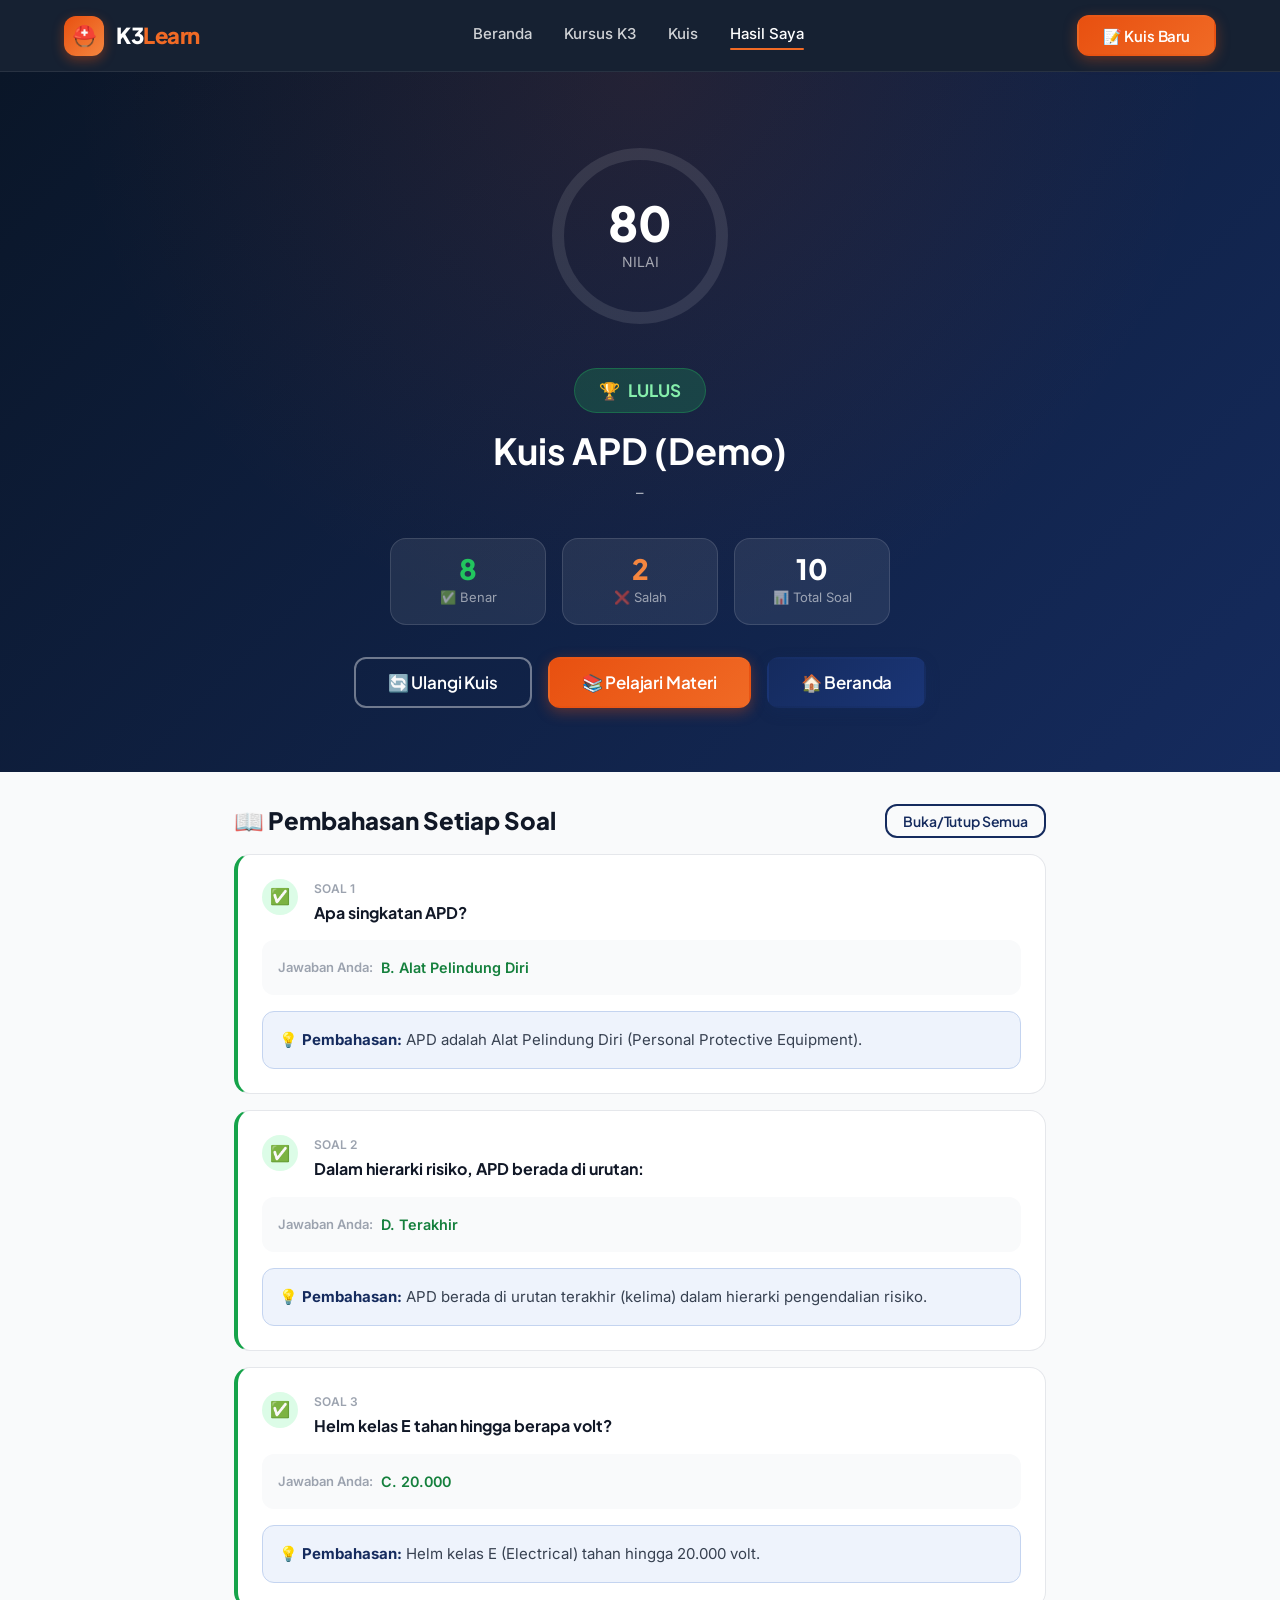
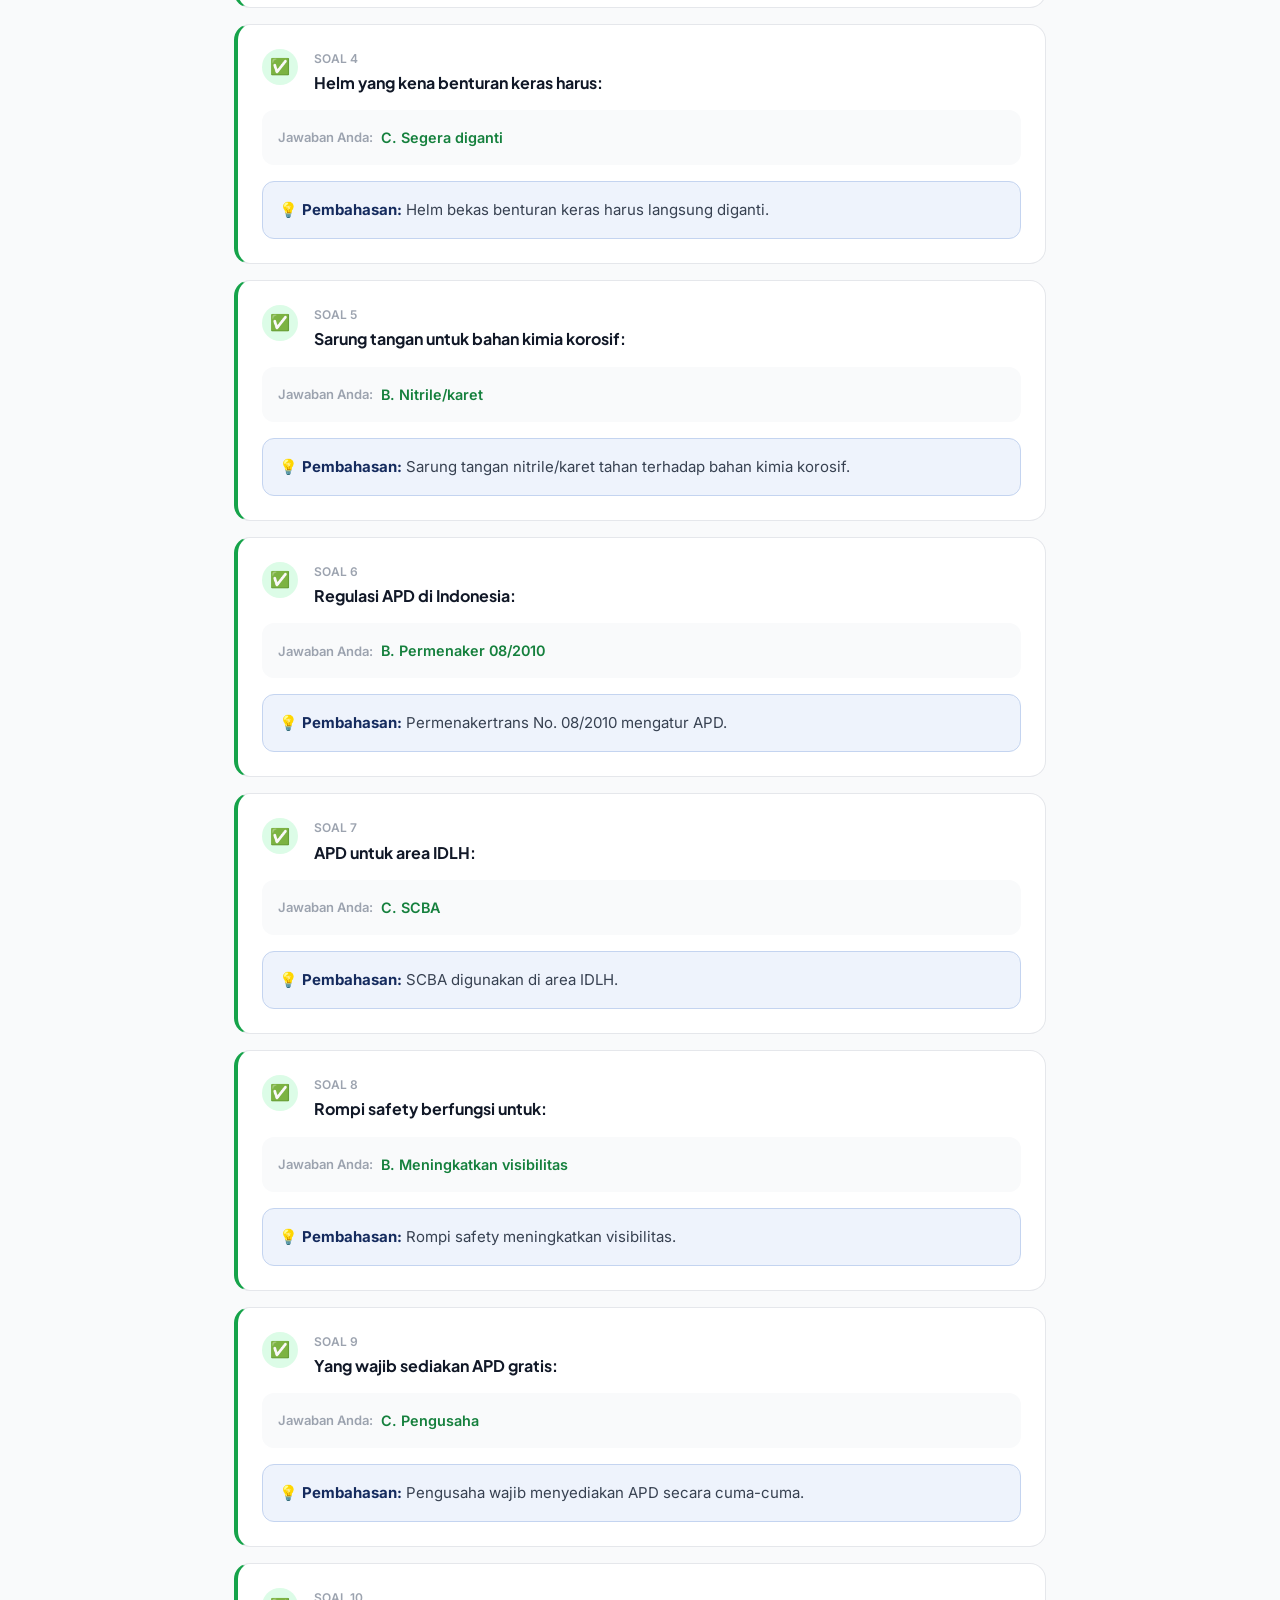
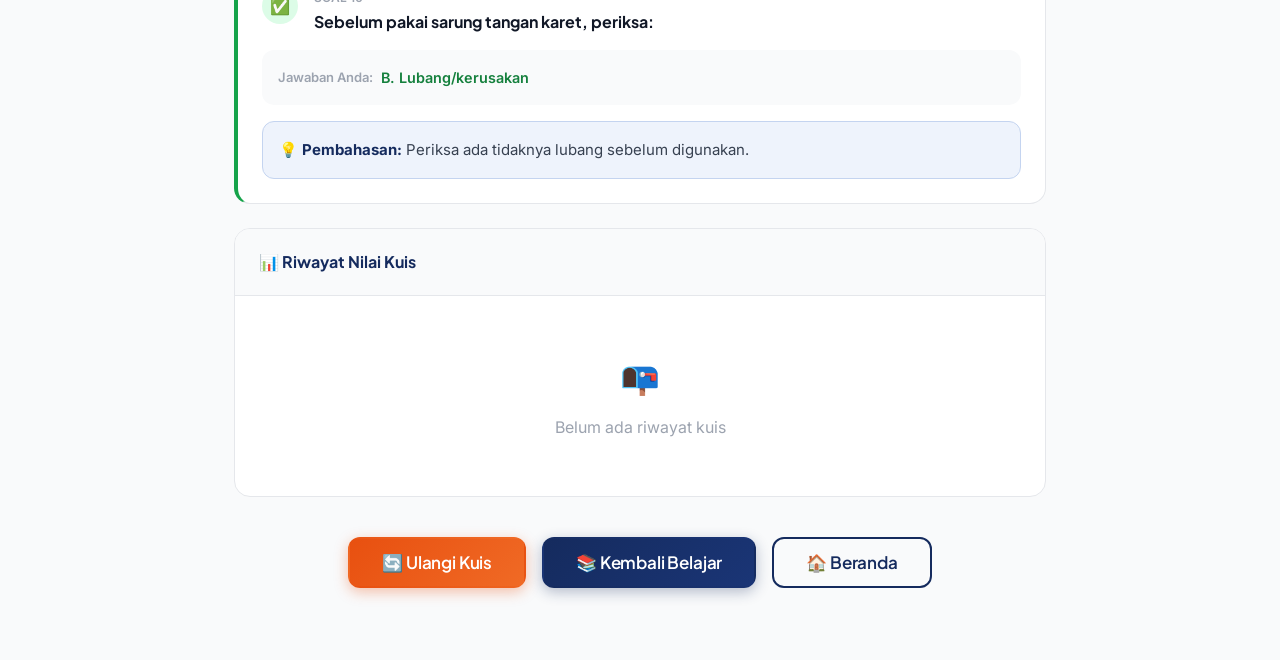
==== pages/hasil.html @ fc47f02a "feat: initial commit K3Learn interactive e-learning platform" ====
﻿<!DOCTYPE html>
<html lang="id">
<head>
  <meta charset="UTF-8">
  <meta name="viewport" content="width=device-width, initial-scale=1.0">
  <title>Hasil Kuis K3 - K3Learn</title>
  <meta name="description" content="Lihat hasil kuis K3 Anda, pembahasan soal, riwayat nilai, dan rekomendasi materi untuk dipelajari kembali.">
  <link rel="stylesheet" href="../assets/css/style.css">
</head>
<body>

<!-- NAVBAR -->
<nav class="navbar" id="navbar">
  <div class="container">
    <a href="../index.html" class="nav-logo">
      <div class="nav-logo-icon">⛑️</div>
      <span class="nav-logo-text">K3<span>Learn</span></span>
    </a>
    <div class="nav-links" id="navLinks">
      <a href="../index.html" class="nav-link">Beranda</a>
      <a href="kursus.html" class="nav-link">Kursus K3</a>
      <a href="kuis.html" class="nav-link">Kuis</a>
      <a href="hasil.html" class="nav-link active">Hasil Saya</a>
    </div>
    <div style="display:flex;align-items:center;gap:.75rem">
      <a href="kuis.html" class="btn btn-primary">📝 Kuis Baru</a>
      <button class="nav-hamburger" id="hamburger"><span></span><span></span><span></span></button>
    </div>
  </div>
</nav>

<!-- RESULT PAGE -->
<div class="result-page">

  <!-- RESULT HERO -->
  <div class="result-hero" id="resultHero">
    <div class="result-hero-content">
      <div class="score-circle-wrap">
        <svg class="score-circle-svg" viewBox="0 0 200 200">
          <circle class="score-circle-track" cx="100" cy="100" r="82"/>
          <circle class="score-circle-progress" id="scoreCircle" cx="100" cy="100" r="82" stroke-dasharray="515.22" stroke-dashoffset="515.22"/>
        </svg>
        <div class="score-circle-inner">
          <div class="score-number" id="scoreNumber">–</div>
          <div class="score-label">NILAI</div>
        </div>
      </div>

      <div class="result-status" id="resultStatus">
        <span id="statusIcon">⏳</span>
        <span id="statusText">Memuat hasil...</span>
      </div>

      <h2 style="color:#fff;margin-bottom:.5rem;font-family:var(--font-display)" id="quizTitle">Kuis K3</h2>
      <p style="color:rgba(255,255,255,0.65);margin-bottom:2rem;font-size:.9375rem" id="quizDate">–</p>

      <div class="result-stats-grid">
        <div class="result-stat-card">
          <div class="result-stat-val correct" id="correctCount">–</div>
          <div class="result-stat-lbl">✅ Benar</div>
        </div>
        <div class="result-stat-card">
          <div class="result-stat-val wrong" id="wrongCount">–</div>
          <div class="result-stat-lbl">❌ Salah</div>
        </div>
        <div class="result-stat-card">
          <div class="result-stat-val neutral" id="totalCount">–</div>
          <div class="result-stat-lbl">📊 Total Soal</div>
        </div>
      </div>

      <div class="result-actions">
        <a href="kuis.html" class="btn btn-outline btn-lg">🔄 Ulangi Kuis</a>
        <a href="materi.html" class="btn btn-primary btn-lg">📚 Pelajari Materi</a>
        <a href="../index.html" class="btn btn-navy btn-lg">🏠 Beranda</a>
      </div>
    </div>
  </div>

  <!-- RESULT BODY -->
  <div class="result-body">

    <!-- REKOMENDASI -->
    <div class="card mb-6" id="rekomendasiCard" style="display:none;margin-bottom:1.5rem">
      <div class="card-header" style="background:linear-gradient(135deg,#FFF5EE,#fff)">
        <div style="font-family:var(--font-display);font-weight:700;color:#C4430A;display:flex;align-items:center;gap:.5rem">
          💡 Rekomendasi Materi untuk Dipelajari Kembali
        </div>
      </div>
      <div class="card-body" id="rekomendasiBody"></div>
    </div>

    <!-- PEMBAHASAN -->
    <div style="margin-bottom:1.5rem">
      <div style="display:flex;align-items:center;justify-content:space-between;margin-bottom:1rem">
        <h3 style="font-family:var(--font-display);font-weight:800;color:#111827">📖 Pembahasan Setiap Soal</h3>
        <button class="btn btn-outline-navy btn-sm" onclick="toggleAllReview()">Buka/Tutup Semua</button>
      </div>
      <div id="reviewContainer"></div>
    </div>

    <!-- RIWAYAT NILAI -->
    <div class="card">
      <div class="card-header">
        <div style="font-family:var(--font-display);font-weight:700;color:#152B5E">📊 Riwayat Nilai Kuis</div>
      </div>
      <div class="card-body" id="historyContainer">
        <div style="text-align:center;padding:2rem;color:#9CA3AF">
          <div style="font-size:2rem;margin-bottom:.75rem">📭</div>
          <div>Belum ada riwayat kuis</div>
        </div>
      </div>
    </div>

    <!-- BOTTOM ACTIONS -->
    <div style="text-align:center;padding:2.5rem 0">
      <div style="display:flex;gap:1rem;justify-content:center;flex-wrap:wrap">
        <a href="kuis.html" class="btn btn-primary btn-lg">🔄 Ulangi Kuis</a>
        <a href="kursus.html" class="btn btn-navy btn-lg">📚 Kembali Belajar</a>
        <a href="../index.html" class="btn btn-outline-navy btn-lg">🏠 Beranda</a>
      </div>
    </div>
  </div>
</div>

<script>
const navbar = document.getElementById('navbar');
window.addEventListener('scroll', () => navbar.classList.toggle('scrolled', window.scrollY > 20));
document.getElementById('hamburger').addEventListener('click', () => document.getElementById('navLinks').classList.toggle('mobile-open'));

// =============================================
// LOAD LAST QUIZ RESULT
// =============================================
const lastQuiz = JSON.parse(localStorage.getItem('k3_last_quiz') || 'null');
const history = JSON.parse(localStorage.getItem('k3_history') || '[]');

function formatDate(iso) {
  if(!iso) return '–';
  const d = new Date(iso);
  return d.toLocaleDateString('id-ID', { weekday:'long', year:'numeric', month:'long', day:'numeric' }) +
    ' pukul ' + d.toLocaleTimeString('id-ID', { hour:'2-digit', minute:'2-digit' });
}

function renderScore(data) {
  if(!data) return;
  const score = data.score;
  const isPass = score >= 80;

  // Score circle
  const circumference = 515.22;
  const offset = circumference - (score / 100) * circumference;
  const circle = document.getElementById('scoreCircle');
  circle.className = 'score-circle-progress ' + (isPass ? 'score-circle-pass' : 'score-circle-fail');

  setTimeout(() => {
    circle.style.strokeDashoffset = offset;
  }, 300);

  // Animate number
  let n = 0;
  const numEl = document.getElementById('scoreNumber');
  const step = score / 60;
  const interval = setInterval(() => {
    n = Math.min(n + step, score);
    numEl.textContent = Math.floor(n);
    if(n >= score) clearInterval(interval);
  }, 16);

  // Status
  const statusEl = document.getElementById('resultStatus');
  statusEl.className = 'result-status ' + (isPass ? 'pass' : 'fail');
  document.getElementById('statusIcon').textContent = isPass ? '🏆' : '📚';
  document.getElementById('statusText').textContent = isPass ? 'LULUS' : 'BELUM LULUS';

  document.getElementById('quizTitle').textContent = 'Kuis ' + (data.materi || 'K3');
  document.getElementById('quizDate').textContent = formatDate(history[0]?.date);
  document.getElementById('correctCount').textContent = data.correct;
  document.getElementById('wrongCount').textContent = data.total - data.correct;
  document.getElementById('totalCount').textContent = data.total;

  // Rekomendasi
  if(!isPass && data.questions) {
    const wrongIdxs = [];
    data.questions.forEach((q, i) => {
      if(data.answers[i] !== q.answer) wrongIdxs.push(i);
    });
    if(wrongIdxs.length > 0) {
      document.getElementById('rekomendasiCard').style.display = 'block';
      document.getElementById('rekomendasiBody').innerHTML = `
        <p style="color:#374151;margin-bottom:1rem">Nilai Anda <strong>${score}</strong>, belum mencapai nilai lulus minimal <strong>80</strong>. Pelajari kembali topik berikut:</p>
        <div style="display:flex;flex-direction:column;gap:.5rem">
          ${wrongIdxs.map(i => `
            <div style="display:flex;align-items:center;gap:.75rem;padding:.75rem 1rem;background:#FFF5EE;border:1px solid #FEE4CF;border-radius:.75rem">
              <span style="font-size:1.125rem">📖</span>
              <div>
                <div style="font-weight:600;font-size:.9rem;color:#92400E">Soal ${i+1}: Topik Terkait</div>
                <div style="font-size:.8125rem;color:#C4430A">Pelajari kembali materi APD Bab ${i+1}</div>
              </div>
            </div>
          `).join('')}
        </div>
        <div style="margin-top:1.25rem">
          <a href="materi.html?id=apd" class="btn btn-primary btn-sm">📚 Pelajari Kembali Materi APD</a>
        </div>
      `;
    }
  }

  // Render review
  if(data.questions) renderReview(data);
}

function renderReview(data) {
  const container = document.getElementById('reviewContainer');
  const letters = ['A', 'B', 'C', 'D'];
  let html = '';
  data.questions.forEach((q, i) => {
    const userAns = data.answers[i];
    const correct = userAns === q.answer;
    html += `
      <div class="review-card ${correct ? 'review-correct' : 'review-wrong'}" id="review-${i}">
        <div class="review-card-header">
          <div class="review-icon ${correct ? 'correct' : 'wrong'}">${correct ? '✅' : '❌'}</div>
          <div>
            <div style="font-size:.75rem;color:#9CA3AF;margin-bottom:.25rem;font-weight:600">SOAL ${i+1}</div>
            <div class="review-question">${q.q}</div>
          </div>
        </div>
        <div class="review-answer-section">
          <div class="review-answer-row">
            <span class="review-answer-label">Jawaban Anda:</span>
            <span class="${correct ? 'answer-val-correct' : 'answer-val-wrong'}">${userAns !== null ? letters[userAns] + '. ' + q.options[userAns] : '— Tidak dijawab'}</span>
          </div>
          ${!correct ? `<div class="review-answer-row">
            <span class="review-answer-label">Jawaban Benar:</span>
            <span class="answer-val-correct">${letters[q.answer]}. ${q.options[q.answer]}</span>
          </div>` : ''}
        </div>
        <div class="review-explanation">
          <strong>💡 Pembahasan:</strong> ${q.explanation}
        </div>
      </div>
    `;
  });
  container.innerHTML = html;
}

function renderHistory() {
  const container = document.getElementById('historyContainer');
  if(!history.length) return;
  let html = '<table class="history-table"><thead><tr><th>#</th><th>Materi</th><th>Nilai</th><th>Benar/Total</th><th>Status</th><th>Tanggal</th></tr></thead><tbody>';
  history.forEach((h, i) => {
    const pass = h.score >= 80;
    html += `<tr>
      <td style="color:#9CA3AF;font-size:.875rem">${i+1}</td>
      <td style="font-weight:600">${h.materi || 'K3'}</td>
      <td><span style="font-family:var(--font-display);font-weight:800;font-size:1.125rem;color:${pass ? '#16A34A' : '#E85010'}">${h.score}</span></td>
      <td style="color:#4B5563">${h.correct} / ${h.total}</td>
      <td><span class="badge ${pass ? 'badge-green' : 'badge-red'}">${pass ? '✅ LULUS' : '❌ BELUM'}</span></td>
      <td style="font-size:.8125rem;color:#9CA3AF">${new Date(h.date).toLocaleDateString('id-ID')}</td>
    </tr>`;
  });
  html += '</tbody></table>';
  container.innerHTML = html;
}

let allOpen = true;
function toggleAllReview() {
  // Simple toggle visibility of explanations
  document.querySelectorAll('.review-explanation').forEach(el => {
    el.style.display = allOpen ? 'none' : 'block';
  });
  allOpen = !allOpen;
}

// INIT
document.addEventListener('DOMContentLoaded', () => {
  if(lastQuiz) {
    renderScore(lastQuiz);
  } else {
    // Demo data for display
    const demoData = {
      materi: 'APD (Demo)',
      score: 80,
      correct: 8,
      total: 10,
      questions: [
        { q: "Apa singkatan APD?", options: ["Alat Pengaman Daerah", "Alat Pelindung Diri", "Alat Penanda Daerah", "Alat Pengamanan Darurat"], answer: 1, explanation: "APD adalah Alat Pelindung Diri (Personal Protective Equipment)." },
        { q: "Dalam hierarki risiko, APD berada di urutan:", options: ["Pertama", "Kedua", "Ketiga", "Terakhir"], answer: 3, explanation: "APD berada di urutan terakhir (kelima) dalam hierarki pengendalian risiko." },
        { q: "Helm kelas E tahan hingga berapa volt?", options: ["1.000", "5.000", "20.000", "50.000"], answer: 2, explanation: "Helm kelas E (Electrical) tahan hingga 20.000 volt." },
        { q: "Helm yang kena benturan keras harus:", options: ["Tetap dipakai", "Dibersihkan saja", "Segera diganti", "Dicat ulang"], answer: 2, explanation: "Helm bekas benturan keras harus langsung diganti." },
        { q: "Sarung tangan untuk bahan kimia korosif:", options: ["Kulit", "Nitrile/karet", "Kain tebal", "Anti-potong"], answer: 1, explanation: "Sarung tangan nitrile/karet tahan terhadap bahan kimia korosif." },
        { q: "Regulasi APD di Indonesia:", options: ["UU 13/2003", "Permenaker 08/2010", "PP 50/2012", "Kepmenaker 187/1999"], answer: 1, explanation: "Permenakertrans No. 08/2010 mengatur APD." },
        { q: "APD untuk area IDLH:", options: ["Masker kain", "N95", "SCBA", "Half-face"], answer: 2, explanation: "SCBA digunakan di area IDLH." },
        { q: "Rompi safety berfungsi untuk:", options: ["Pelindung benda jatuh", "Meningkatkan visibilitas", "Pelindung api", "Penyerap benturan"], answer: 1, explanation: "Rompi safety meningkatkan visibilitas." },
        { q: "Yang wajib sediakan APD gratis:", options: ["Pekerja", "Pemerintah", "Pengusaha", "Serikat"], answer: 2, explanation: "Pengusaha wajib menyediakan APD secara cuma-cuma." },
        { q: "Sebelum pakai sarung tangan karet, periksa:", options: ["Warna", "Lubang/kerusakan", "Ukuran", "Tanggal kadaluarsa"], answer: 1, explanation: "Periksa ada tidaknya lubang sebelum digunakan." }
      ],
      answers: [1, 3, 2, 2, 1, 1, 2, 1, 2, 1]
    };
    renderScore(demoData);
  }
  renderHistory();
});
</script>
</body>
</html>
---- assets/css/style.css ----
﻿/* ================================================================
   K3LEARN - Main Stylesheet
   Modern Professional Occupational Safety e-Learning
   ================================================================ */

@import url('https://fonts.googleapis.com/css2?family=Plus+Jakarta+Sans:wght@300;400;500;600;700;800&family=Inter:wght@300;400;500;600;700&display=swap');

/* CSS CUSTOM PROPERTIES */
:root {
  --navy-900: #0A1628;
  --navy-800: #0F2044;
  --navy-700: #152B5E;
  --navy-600: #1A3576;
  --navy-500: #1E3F8F;
  --navy-400: #2952B3;
  --navy-300: #4A72CC;
  --navy-200: #89A9E0;
  --navy-100: #C4D4F0;
  --navy-50:  #EEF3FC;
  --orange-600: #C4430A;
  --orange-500: #E85010;
  --orange-400: #F06A25;
  --orange-300: #F5863F;
  --orange-200: #FBBF8B;
  --orange-100: #FEE4CF;
  --orange-50:  #FFF5EE;
  --green-600: #15803D;
  --green-500: #16A34A;
  --green-400: #22C55E;
  --green-100: #DCFCE7;
  --green-50:  #F0FDF4;
  --red-600: #DC2626;
  --red-500: #EF4444;
  --red-100: #FEE2E2;
  --red-50:  #FFF5F5;
  --yellow-500: #EAB308;
  --yellow-100: #FEF9C3;
  --gray-900: #111827;
  --gray-800: #1F2937;
  --gray-700: #374151;
  --gray-600: #4B5563;
  --gray-500: #6B7280;
  --gray-400: #9CA3AF;
  --gray-300: #D1D5DB;
  --gray-200: #E5E7EB;
  --gray-100: #F3F4F6;
  --gray-50:  #F9FAFB;
  --primary: var(--navy-700);
  --primary-dark: var(--navy-900);
  --accent: var(--orange-500);
  --accent-dark: var(--orange-600);
  --text-primary: var(--gray-900);
  --text-secondary: var(--gray-600);
  --text-muted: var(--gray-400);
  --bg-primary: #FFFFFF;
  --bg-secondary: var(--gray-50);
  --border: var(--gray-200);
  --font-display: 'Plus Jakarta Sans', sans-serif;
  --font-body: 'Inter', sans-serif;
  --radius-sm: 0.375rem;
  --radius-md: 0.5rem;
  --radius-lg: 0.75rem;
  --radius-xl: 1rem;
  --radius-2xl: 1.5rem;
  --radius-full: 9999px;
  --shadow-sm: 0 1px 2px rgba(0,0,0,0.05);
  --shadow-md: 0 4px 6px -1px rgba(0,0,0,0.07),0 2px 4px -1px rgba(0,0,0,0.05);
  --shadow-lg: 0 10px 15px -3px rgba(0,0,0,0.08),0 4px 6px -2px rgba(0,0,0,0.04);
  --shadow-xl: 0 20px 25px -5px rgba(0,0,0,0.10),0 10px 10px -5px rgba(0,0,0,0.04);
  --shadow-2xl: 0 25px 50px -12px rgba(0,0,0,0.18);
  --transition-fast: 150ms ease;
  --transition-base: 250ms ease;
  --z-sticky: 100;
  --z-modal: 1000;
  --z-toast: 2000;
}

*,*::before,*::after{box-sizing:border-box;margin:0;padding:0}
html{scroll-behavior:smooth;font-size:16px}
body{font-family:var(--font-body);line-height:1.6;color:var(--text-primary);background:#fff;-webkit-font-smoothing:antialiased}
img{max-width:100%;height:auto;display:block}
a{text-decoration:none;color:inherit;transition:color var(--transition-base)}
ul,ol{list-style:none}
button{cursor:pointer;border:none;background:none;font-family:inherit}
input,textarea,select{font-family:inherit}

/* TYPOGRAPHY */
h1,h2,h3,h4,h5,h6{font-family:var(--font-display);font-weight:700;line-height:1.2;color:var(--text-primary)}
h1{font-size:clamp(2rem,4vw,3.25rem)}
h2{font-size:clamp(1.5rem,3vw,2.25rem)}
h3{font-size:clamp(1.25rem,2vw,1.5rem)}
h4{font-size:1.125rem}
p{line-height:1.7}

/* LAYOUT */
.container{width:100%;max-width:1200px;margin:0 auto;padding:0 1.5rem}
.section-padding{padding:5rem 0}
.section-padding-sm{padding:3rem 0}

/* NAVBAR */
.navbar{position:fixed;top:0;left:0;right:0;z-index:var(--z-sticky);height:72px;display:flex;align-items:center;background:rgba(10,22,40,0.95);backdrop-filter:blur(12px);border-bottom:1px solid rgba(255,255,255,0.08);transition:all var(--transition-base)}
.navbar.scrolled{background:rgba(10,22,40,0.98);box-shadow:0 4px 20px rgba(0,0,0,0.3)}
.navbar .container{display:flex;align-items:center;justify-content:space-between}
.nav-logo{display:flex;align-items:center;gap:.75rem;text-decoration:none}
.nav-logo-icon{width:40px;height:40px;background:linear-gradient(135deg,#E85010,#F5863F);border-radius:var(--radius-lg);display:flex;align-items:center;justify-content:center;font-size:1.25rem;flex-shrink:0;box-shadow:0 4px 12px rgba(232,80,16,0.4)}
.nav-logo-text{font-family:var(--font-display);font-weight:800;font-size:1.375rem;color:#fff;letter-spacing:-.02em}
.nav-logo-text span{color:#F06A25}
.nav-links{display:flex;align-items:center;gap:2rem}
.nav-link{font-size:.9375rem;font-weight:500;color:rgba(255,255,255,0.8);transition:color var(--transition-fast);position:relative;padding-bottom:4px}
.nav-link::after{content:'';position:absolute;bottom:0;left:0;right:0;height:2px;background:#F06A25;border-radius:1px;transform:scaleX(0);transition:transform var(--transition-base)}
.nav-link:hover,.nav-link.active{color:#fff}
.nav-link:hover::after,.nav-link.active::after{transform:scaleX(1)}
.nav-hamburger{display:none;flex-direction:column;gap:5px;cursor:pointer;padding:8px;border-radius:var(--radius-sm);background:transparent;border:none}
.nav-hamburger span{display:block;width:24px;height:2px;background:#fff;border-radius:1px;transition:all var(--transition-base)}

/* BUTTONS */
.btn{display:inline-flex;align-items:center;justify-content:center;gap:.5rem;padding:.6875rem 1.5rem;border-radius:var(--radius-lg);font-family:var(--font-display);font-size:.9375rem;font-weight:600;line-height:1;transition:all var(--transition-base);white-space:nowrap;cursor:pointer;border:2px solid transparent;letter-spacing:-.01em}
.btn:active{transform:translateY(1px)}
.btn-primary{background:linear-gradient(135deg,#E85010,#F06A25);color:#fff;box-shadow:0 4px 14px rgba(232,80,16,0.35)}
.btn-primary:hover{background:linear-gradient(135deg,#C4430A,#E85010);box-shadow:0 6px 20px rgba(232,80,16,0.45);transform:translateY(-1px);color:#fff}
.btn-navy{background:linear-gradient(135deg,#152B5E,#1A3576);color:#fff;box-shadow:0 4px 14px rgba(21,43,94,0.3)}
.btn-navy:hover{background:linear-gradient(135deg,#0F2044,#152B5E);transform:translateY(-1px);color:#fff}
.btn-outline{background:transparent;color:#fff;border-color:rgba(255,255,255,0.4)}
.btn-outline:hover{background:rgba(255,255,255,0.1);border-color:rgba(255,255,255,0.7);color:#fff}
.btn-outline-navy{background:transparent;color:#152B5E;border-color:#152B5E}
.btn-outline-navy:hover{background:#152B5E;color:#fff}
.btn-success{background:linear-gradient(135deg,#15803D,#16A34A);color:#fff;box-shadow:0 4px 14px rgba(22,163,74,0.3)}
.btn-success:hover{opacity:.92;transform:translateY(-1px);color:#fff}
.btn-danger{background:linear-gradient(135deg,#DC2626,#EF4444);color:#fff}
.btn-danger:hover{opacity:.92;transform:translateY(-1px);color:#fff}
.btn-lg{padding:.9375rem 2rem;font-size:1.0625rem}
.btn-sm{padding:.5rem 1rem;font-size:.875rem}
.btn-full{width:100%}

/* BADGES */
.badge{display:inline-flex;align-items:center;gap:.25rem;padding:.25rem .75rem;border-radius:var(--radius-full);font-size:.75rem;font-weight:600;font-family:var(--font-display);letter-spacing:.02em;text-transform:uppercase}
.badge-navy{background:#C4D4F0;color:#152B5E}
.badge-orange{background:#FEE4CF;color:#C4430A}
.badge-green{background:#DCFCE7;color:#15803D}
.badge-red{background:#FEE2E2;color:#DC2626}
.badge-gray{background:#F3F4F6;color:#4B5563}

/* PROGRESS */
.progress-wrap{background:#E5E7EB;border-radius:var(--radius-full);overflow:hidden;height:8px}
.progress-bar{height:100%;background:linear-gradient(90deg,#1A3576,#4A72CC);border-radius:var(--radius-full);transition:width .6s ease}
.progress-bar-orange{background:linear-gradient(90deg,#E85010,#F5863F)}
.progress-bar-green{background:linear-gradient(90deg,#15803D,#22C55E)}
.progress-lg .progress-wrap{height:12px}

/* SECTION HEADER */
.section-label{display:inline-flex;align-items:center;gap:.5rem;background:#FFF5EE;color:#C4430A;padding:.375rem 1rem;border-radius:var(--radius-full);font-size:.8125rem;font-weight:700;font-family:var(--font-display);letter-spacing:.06em;text-transform:uppercase;margin-bottom:1rem}
.section-label-navy{background:#EEF3FC;color:#1A3576}
.section-title{font-size:clamp(1.625rem,3vw,2.25rem);font-weight:800;color:#111827;line-height:1.2;margin-bottom:1rem;letter-spacing:-.02em}
.section-subtitle{font-size:1.0625rem;color:#4B5563;line-height:1.7;max-width:600px}

/* HERO */
.hero{min-height:100vh;display:flex;align-items:center;position:relative;overflow:hidden;background:#0A1628}
.hero-bg{position:absolute;inset:0;z-index:0}
.hero-bg img{width:100%;height:100%;object-fit:cover;opacity:.2}
.hero-overlay{position:absolute;inset:0;background:linear-gradient(135deg,rgba(10,22,40,0.92) 0%,rgba(21,43,94,0.85) 50%,rgba(10,22,40,0.75) 100%)}
.hero-pattern{position:absolute;inset:0;background:radial-gradient(circle at 20% 50%,rgba(232,80,16,0.08) 0%,transparent 50%),radial-gradient(circle at 80% 20%,rgba(41,82,179,0.12) 0%,transparent 50%)}
.hero-content{position:relative;z-index:1;padding:120px 0 80px;max-width:700px}
.hero-badge{display:inline-flex;align-items:center;gap:.5rem;background:rgba(232,80,16,0.15);border:1px solid rgba(232,80,16,0.3);color:#F5863F;padding:.375rem 1rem;border-radius:var(--radius-full);font-size:.8125rem;font-weight:600;letter-spacing:.06em;text-transform:uppercase;margin-bottom:1.5rem}
.hero-title{font-family:var(--font-display);font-size:clamp(2.25rem,5vw,3.75rem);font-weight:800;color:#fff;line-height:1.1;letter-spacing:-.03em;margin-bottom:1.5rem}
.hero-title .highlight{background:linear-gradient(135deg,#F06A25,#F5863F);-webkit-background-clip:text;-webkit-text-fill-color:transparent;background-clip:text}
.hero-desc{font-size:1.125rem;color:rgba(255,255,255,0.75);line-height:1.7;margin-bottom:2.5rem;max-width:560px}
.hero-actions{display:flex;flex-wrap:wrap;gap:1rem;margin-bottom:3rem}
.hero-stats{display:flex;gap:2.5rem;padding-top:2rem;border-top:1px solid rgba(255,255,255,0.1)}
.hero-stat-number{font-family:var(--font-display);font-size:1.75rem;font-weight:800;color:#fff;line-height:1}
.hero-stat-label{font-size:.875rem;color:rgba(255,255,255,0.55);margin-top:.25rem}
.hero-image-col{position:absolute;right:0;top:0;bottom:0;width:45%;overflow:hidden;z-index:0}
.hero-image-col::before{content:'';position:absolute;inset:0;background:linear-gradient(to right,#0A1628 0%,transparent 40%);z-index:1}
.hero-image-col img{width:100%;height:100%;object-fit:cover;object-position:center top;opacity:.6}

/* STATS STRIP */
.stats-strip{background:linear-gradient(135deg,#0F2044,#152B5E);padding:2.5rem 0}
.stats-grid{display:grid;grid-template-columns:repeat(4,1fr);gap:2rem;text-align:center}
.stat-num{font-family:var(--font-display);font-size:2.25rem;font-weight:800;color:#F06A25;line-height:1;margin-bottom:.25rem}
.stat-lbl{font-size:.9375rem;color:rgba(255,255,255,0.65);font-weight:500}

/* CATEGORY */
.category-grid{display:grid;grid-template-columns:repeat(4,1fr);gap:1rem}
.category-card{background:#fff;border:1px solid #E5E7EB;border-radius:var(--radius-xl);padding:1.5rem;text-align:center;cursor:pointer;transition:all var(--transition-base);text-decoration:none;display:block}
.category-card:hover{border-color:#89A9E0;box-shadow:var(--shadow-lg);transform:translateY(-4px);background:#EEF3FC}
.category-icon{width:64px;height:64px;margin:0 auto 1rem;border-radius:var(--radius-xl);display:flex;align-items:center;justify-content:center;font-size:1.75rem;transition:transform var(--transition-base)}
.category-card:hover .category-icon{transform:scale(1.1) rotate(5deg)}
.cat-orange{background:#FFF5EE}
.cat-navy{background:#EEF3FC}
.cat-green{background:#F0FDF4}
.cat-red{background:#FFF5F5}
.cat-yellow{background:#FEF9C3}
.cat-blue{background:#EFF6FF}
.cat-purple{background:#F5F3FF}
.cat-teal{background:#F0FDFA}
.category-name{font-family:var(--font-display);font-weight:700;font-size:.9375rem;color:#1F2937;margin-bottom:.25rem}
.category-count{font-size:.8125rem;color:#9CA3AF}

/* COURSE CARDS */
.courses-grid{display:grid;grid-template-columns:repeat(3,1fr);gap:1.5rem}
.course-card{background:#fff;border-radius:var(--radius-xl);border:1px solid #E5E7EB;overflow:hidden;transition:all var(--transition-base);display:flex;flex-direction:column}
.course-card:hover{box-shadow:var(--shadow-xl);transform:translateY(-6px);border-color:#C4D4F0}
.course-img-wrap{position:relative;height:200px;overflow:hidden}
.course-img-wrap img{width:100%;height:100%;object-fit:cover;transition:transform .5s ease}
.course-card:hover .course-img-wrap img{transform:scale(1.05)}
.course-img-badge{position:absolute;top:.75rem;left:.75rem}
.course-body{padding:1.25rem;flex:1;display:flex;flex-direction:column}
.course-title{font-family:var(--font-display);font-size:1.0625rem;font-weight:700;color:#111827;margin-bottom:.5rem;line-height:1.3}
.course-desc{font-size:.875rem;color:#4B5563;line-height:1.6;margin-bottom:1rem;flex:1}
.course-meta{display:flex;align-items:center;gap:1rem;margin-bottom:1rem;font-size:.8125rem;color:#9CA3AF}
.course-meta-item{display:flex;align-items:center;gap:.25rem}
.course-progress-hdr{display:flex;justify-content:space-between;margin-bottom:.5rem;font-size:.8125rem;font-weight:500;color:#4B5563}

/* BENEFITS */
.benefits-section{background:linear-gradient(135deg,#0A1628 0%,#0F2044 100%);color:#fff;padding:5rem 0}
.benefits-grid{display:grid;grid-template-columns:repeat(2,1fr);gap:1.5rem;margin-top:3rem}
.benefit-card{background:rgba(255,255,255,0.05);border:1px solid rgba(255,255,255,0.1);border-radius:var(--radius-xl);padding:1.5rem;transition:all var(--transition-base)}
.benefit-card:hover{background:rgba(255,255,255,0.08);border-color:rgba(232,80,16,0.3);transform:translateY(-2px)}
.benefit-icon{width:52px;height:52px;background:rgba(232,80,16,0.15);border:1px solid rgba(232,80,16,0.25);border-radius:var(--radius-lg);display:flex;align-items:center;justify-content:center;font-size:1.375rem;margin-bottom:1rem}
.benefit-title{font-family:var(--font-display);font-size:1.0625rem;font-weight:700;color:#fff;margin-bottom:.5rem}
.benefit-desc{font-size:.9375rem;color:rgba(255,255,255,0.65);line-height:1.6}

/* PAGE HEADER */
.page-header{background:linear-gradient(135deg,#0A1628 0%,#152B5E 100%);padding:120px 0 60px;color:#fff;position:relative;overflow:hidden}
.page-header::before{content:'';position:absolute;inset:0;background:radial-gradient(circle at 10% 50%,rgba(232,80,16,0.08) 0%,transparent 50%),radial-gradient(circle at 90% 20%,rgba(41,82,179,0.12) 0%,transparent 40%)}
.page-header .container{position:relative;z-index:1}
.page-header-title{font-family:var(--font-display);font-size:clamp(1.75rem,3vw,2.5rem);font-weight:800;color:#fff;margin-bottom:.75rem;letter-spacing:-.02em}
.page-header-subtitle{font-size:1.0625rem;color:rgba(255,255,255,0.7)}

/* BREADCRUMB */
.breadcrumb{display:flex;align-items:center;gap:.5rem;margin-bottom:1rem;font-size:.875rem}
.breadcrumb a{color:rgba(255,255,255,0.6);transition:color var(--transition-fast)}
.breadcrumb a:hover{color:#fff}
.breadcrumb-sep{color:rgba(255,255,255,0.3)}
.breadcrumb-current{color:#F5863F;font-weight:500}

/* FILTERS */
.filter-bar{display:flex;align-items:center;gap:.75rem;padding:1rem 0;border-bottom:1px solid #E5E7EB;margin-bottom:2rem;flex-wrap:wrap}
.filter-tab{padding:.5rem 1.125rem;border-radius:var(--radius-full);font-size:.875rem;font-weight:600;font-family:var(--font-display);color:#4B5563;background:#F3F4F6;border:none;cursor:pointer;transition:all var(--transition-fast)}
.filter-tab:hover{background:#EEF3FC;color:#152B5E}
.filter-tab.active{background:#152B5E;color:#fff;box-shadow:0 4px 12px rgba(21,43,94,0.25)}

/* COURSE DETAIL LAYOUT */
.course-layout{display:grid;grid-template-columns:1fr 340px;gap:2rem;align-items:start}
.course-sidebar{position:sticky;top:88px}
.course-sidebar-card{background:#fff;border:1px solid #E5E7EB;border-radius:var(--radius-xl);overflow:hidden;box-shadow:var(--shadow-lg)}
.course-sidebar-img{width:100%;height:200px;object-fit:cover}
.course-sidebar-body{padding:1.25rem}
.course-meta-list{display:flex;flex-direction:column;gap:.75rem;margin:1.25rem 0}
.course-meta-item{display:flex;align-items:center;gap:.75rem;font-size:.9375rem;color:#4B5563}
.course-meta-icon{width:36px;height:36px;background:#F3F4F6;border-radius:var(--radius-md);display:flex;align-items:center;justify-content:center;font-size:1rem;flex-shrink:0}

/* CURRICULUM */
.curriculum-list{display:flex;flex-direction:column;gap:.5rem}
.curriculum-item{display:flex;align-items:center;gap:.75rem;padding:.75rem 1rem;border-radius:var(--radius-lg);cursor:pointer;transition:all var(--transition-fast);border:1px solid transparent;text-decoration:none}
.curriculum-item:hover{background:#F9FAFB;border-color:#E5E7EB}
.curriculum-item.active{background:#EEF3FC;border-color:#C4D4F0}
.curriculum-num{width:28px;height:28px;border-radius:var(--radius-full);display:flex;align-items:center;justify-content:center;font-size:.75rem;font-weight:700;flex-shrink:0;background:#E5E7EB;color:#4B5563}
.curriculum-num.active-num{background:#152B5E;color:#fff}
.curriculum-num.done-num{background:#16A34A;color:#fff}
.curriculum-text{flex:1;font-size:.9rem;color:#111827;font-weight:500}

/* ARTICLE CONTENT */
.article{line-height:1.8;font-size:1.0625rem}
.article h2{font-size:1.625rem;font-weight:800;color:#111827;margin:2.5rem 0 1rem;padding-top:1rem;border-top:2px solid #F3F4F6;letter-spacing:-.02em}
.article h3{font-size:1.25rem;font-weight:700;color:#1F2937;margin:1.5rem 0 .75rem}
.article p{color:#374151;margin-bottom:1.25rem}
.article ul,.article ol{list-style:disc;padding-left:1.5rem;margin-bottom:1.25rem}
.article li{color:#374151;margin-bottom:.5rem}
.article img{width:100%;border-radius:var(--radius-xl);margin:1.5rem 0;box-shadow:var(--shadow-md)}
.callout{background:#EEF3FC;border-left:4px solid #1E3F8F;border-radius:0 var(--radius-lg) var(--radius-lg) 0;padding:1rem 1.5rem;margin:1.5rem 0}
.callout-warning{background:#FFF5EE;border-color:#E85010}
.callout-danger{background:#FFF5F5;border-color:#EF4444}
.callout-success{background:#F0FDF4;border-color:#16A34A}
.article-nav{display:grid;grid-template-columns:1fr 1fr;gap:1rem;margin-top:2.5rem;padding-top:2rem;border-top:1px solid #E5E7EB}
.article-nav-btn{padding:1rem 1.25rem;border:1px solid #E5E7EB;border-radius:var(--radius-xl);cursor:pointer;transition:all var(--transition-base);background:#fff;text-align:left}
.article-nav-btn.next{text-align:right}
.article-nav-btn:hover{border-color:#89A9E0;box-shadow:var(--shadow-md);background:#EEF3FC}
.article-nav-direction{font-size:.75rem;color:#9CA3AF;font-weight:600;text-transform:uppercase;letter-spacing:.06em;margin-bottom:.25rem}
.article-nav-title{font-size:.9375rem;font-weight:600;color:#152B5E}

/* QUIZ PAGE */
.quiz-layout{min-height:100vh;background:#F9FAFB;padding-top:72px}
.quiz-topbar{background:#fff;border-bottom:1px solid #E5E7EB;padding:1rem 0;position:sticky;top:72px;z-index:10}
.quiz-topbar-inner{display:flex;align-items:center;justify-content:space-between;gap:1rem}
.quiz-title{font-family:var(--font-display);font-weight:700;font-size:1rem;color:#111827}
.quiz-timer{display:flex;align-items:center;gap:.5rem;font-family:var(--font-display);font-size:1.125rem;font-weight:700;color:#152B5E}
.quiz-main{padding:2rem 0}
.quiz-container{max-width:860px;margin:0 auto;padding:0 1.5rem}
.question-card{background:#fff;border:1px solid #E5E7EB;border-radius:var(--radius-2xl);padding:2rem;box-shadow:var(--shadow-md);margin-bottom:1.5rem}
.question-badge{background:#EEF3FC;color:#1A3576;padding:.25rem .875rem;border-radius:var(--radius-full);font-size:.8125rem;font-weight:700;font-family:var(--font-display);display:inline-block;margin-bottom:1rem}
.question-text{font-family:var(--font-display);font-size:1.125rem;font-weight:700;color:#111827;line-height:1.5;margin-bottom:1.5rem}
.answer-options{display:flex;flex-direction:column;gap:.75rem}
.answer-option{display:flex;align-items:center;gap:1rem;padding:1rem 1.25rem;border:2px solid #E5E7EB;border-radius:var(--radius-xl);cursor:pointer;transition:all var(--transition-fast);background:#fff}
.answer-option:hover{border-color:#89A9E0;background:#EEF3FC;transform:translateX(4px)}
.answer-option.selected{border-color:#152B5E;background:#EEF3FC}
.answer-option.correct{border-color:#16A34A;background:#F0FDF4}
.answer-option.wrong{border-color:#EF4444;background:#FFF5F5}
.answer-letter{width:36px;height:36px;border-radius:var(--radius-full);background:#E5E7EB;color:#4B5563;display:flex;align-items:center;justify-content:center;font-weight:700;font-family:var(--font-display);font-size:.875rem;flex-shrink:0;transition:all var(--transition-fast)}
.answer-option.selected .answer-letter{background:#152B5E;color:#fff}
.answer-option.correct .answer-letter{background:#16A34A;color:#fff}
.answer-option.wrong .answer-letter{background:#EF4444;color:#fff}
.answer-text{flex:1;font-size:.9375rem;color:#1F2937;font-weight:500}

/* QUESTION NAVIGATOR */
.question-navigator{background:#fff;border:1px solid #E5E7EB;border-radius:var(--radius-xl);padding:1.25rem;margin-bottom:1.5rem}
.navigator-title{font-family:var(--font-display);font-weight:700;font-size:.9375rem;color:#374151;margin-bottom:1rem}
.navigator-grid{display:flex;flex-wrap:wrap;gap:.5rem}
.nav-dot{width:36px;height:36px;border-radius:var(--radius-md);display:flex;align-items:center;justify-content:center;font-size:.8125rem;font-weight:700;cursor:pointer;transition:all var(--transition-fast);border:2px solid #E5E7EB;background:#F9FAFB;color:#9CA3AF}
.nav-dot:hover{background:#EEF3FC;border-color:#89A9E0;color:#152B5E}
.nav-dot.answered{background:#152B5E;border-color:#152B5E;color:#fff}
.nav-dot.current{background:#E85010;border-color:#E85010;color:#fff;box-shadow:0 4px 12px rgba(232,80,16,0.35)}
.quiz-nav-footer{background:#fff;border:1px solid #E5E7EB;border-radius:var(--radius-xl);padding:1.25rem;display:flex;align-items:center;justify-content:space-between;gap:1rem}

/* RESULT PAGE */
.result-page{min-height:100vh;background:#F9FAFB;padding-top:72px}
.result-hero{background:linear-gradient(135deg,#0A1628 0%,#152B5E 100%);padding:4rem 0;text-align:center;position:relative;overflow:hidden}
.result-hero::before{content:'';position:absolute;inset:0;background:radial-gradient(circle at 50% 0%,rgba(232,80,16,0.1) 0%,transparent 60%)}
.result-hero-content{position:relative;z-index:1}
.score-circle-wrap{position:relative;width:200px;height:200px;margin:0 auto 2rem}
.score-circle-svg{width:200px;height:200px;transform:rotate(-90deg)}
.score-circle-track{fill:none;stroke:rgba(255,255,255,0.1);stroke-width:12}
.score-circle-progress{fill:none;stroke-width:12;stroke-linecap:round;transition:stroke-dashoffset 1.5s cubic-bezier(0.4,0,0.2,1)}
.score-circle-pass{stroke:#22C55E}
.score-circle-fail{stroke:#F06A25}
.score-circle-inner{position:absolute;inset:0;display:flex;flex-direction:column;align-items:center;justify-content:center}
.score-number{font-family:var(--font-display);font-size:3rem;font-weight:800;color:#fff;line-height:1}
.score-label{font-size:.875rem;color:rgba(255,255,255,0.6);margin-top:.25rem}
.result-status{display:inline-flex;align-items:center;gap:.5rem;padding:.5rem 1.5rem;border-radius:var(--radius-full);font-family:var(--font-display);font-size:1.0625rem;font-weight:700;margin-bottom:1rem}
.result-status.pass{background:rgba(34,197,94,0.2);color:#86EFAC;border:1px solid rgba(34,197,94,0.3)}
.result-status.fail{background:rgba(232,80,16,0.2);color:#F5863F;border:1px solid rgba(232,80,16,0.3)}
.result-stats-grid{display:grid;grid-template-columns:repeat(3,1fr);gap:1rem;max-width:500px;margin:0 auto 2rem}
.result-stat-card{background:rgba(255,255,255,0.08);border:1px solid rgba(255,255,255,0.12);border-radius:var(--radius-xl);padding:1rem;text-align:center}
.result-stat-val{font-family:var(--font-display);font-size:1.75rem;font-weight:800;line-height:1;margin-bottom:.25rem}
.result-stat-val.correct{color:#22C55E}
.result-stat-val.wrong{color:#F5863F}
.result-stat-val.neutral{color:#fff}
.result-stat-lbl{font-size:.8125rem;color:rgba(255,255,255,0.55)}
.result-body{max-width:860px;margin:0 auto;padding:2rem 1.5rem}
.result-actions{display:flex;flex-wrap:wrap;gap:1rem;justify-content:center;margin-top:2rem}

/* REVIEW CARDS */
.review-card{background:#fff;border:1px solid #E5E7EB;border-radius:var(--radius-xl);padding:1.5rem;margin-bottom:1rem;transition:all var(--transition-base)}
.review-card.review-correct{border-left:4px solid #16A34A}
.review-card.review-wrong{border-left:4px solid #EF4444}
.review-card-header{display:flex;align-items:flex-start;gap:1rem;margin-bottom:1rem}
.review-icon{width:36px;height:36px;border-radius:var(--radius-full);display:flex;align-items:center;justify-content:center;font-size:1rem;flex-shrink:0}
.review-icon.correct{background:#DCFCE7;color:#15803D}
.review-icon.wrong{background:#FEE2E2;color:#DC2626}
.review-question{font-family:var(--font-display);font-weight:700;font-size:1rem;color:#111827;line-height:1.4}
.review-answer-section{padding:1rem;background:#F9FAFB;border-radius:var(--radius-lg);margin-bottom:1rem;display:flex;flex-direction:column;gap:.5rem;font-size:.9rem}
.review-answer-row{display:flex;align-items:center;gap:.5rem}
.review-answer-label{font-weight:600;font-size:.8125rem;color:#9CA3AF;min-width:80px}
.answer-val-correct{color:#15803D;font-weight:600}
.answer-val-wrong{color:#DC2626;text-decoration:line-through}
.review-explanation{background:#EEF3FC;border:1px solid #C4D4F0;border-radius:var(--radius-lg);padding:1rem;font-size:.9375rem;color:#374151;line-height:1.6}
.review-explanation strong{color:#152B5E}

/* HISTORY TABLE */
.history-table{width:100%;border-collapse:collapse}
.history-table th{text-align:left;padding:.75rem 1rem;font-size:.8125rem;font-weight:700;font-family:var(--font-display);color:#9CA3AF;text-transform:uppercase;letter-spacing:.06em;border-bottom:2px solid #E5E7EB}
.history-table td{padding:1rem;border-bottom:1px solid #E5E7EB;font-size:.9375rem}
.history-table tr:last-child td{border-bottom:none}
.history-table tr:hover td{background:#F9FAFB}

/* FOOTER */
.footer{background:#0A1628;color:rgba(255,255,255,0.7);padding:4rem 0 2rem;border-top:1px solid rgba(255,255,255,0.06)}
.footer-grid{display:grid;grid-template-columns:2fr 1fr 1fr 1fr;gap:2.5rem;margin-bottom:3rem}
.footer-brand-desc{font-size:.9375rem;line-height:1.7;color:rgba(255,255,255,0.55);margin-top:1rem}
.footer-heading{font-family:var(--font-display);font-size:.9375rem;font-weight:700;color:#fff;margin-bottom:1.25rem}
.footer-links{display:flex;flex-direction:column;gap:.75rem}
.footer-link{font-size:.9375rem;color:rgba(255,255,255,0.55);transition:color var(--transition-fast)}
.footer-link:hover{color:#F06A25}
.footer-bottom{border-top:1px solid rgba(255,255,255,0.08);padding-top:1.5rem;display:flex;align-items:center;justify-content:space-between;font-size:.875rem}

/* CARD BASE */
.card{background:#fff;border-radius:var(--radius-xl);border:1px solid #E5E7EB;overflow:hidden;transition:all var(--transition-base)}
.card:hover{box-shadow:var(--shadow-xl);transform:translateY(-4px)}
.card-body{padding:1.5rem}
.card-header{padding:1.25rem 1.5rem;border-bottom:1px solid #E5E7EB;background:#F9FAFB}
.card-footer{padding:1rem 1.5rem;border-top:1px solid #E5E7EB;background:#F9FAFB}

/* MODAL */
.modal-overlay{position:fixed;inset:0;background:rgba(0,0,0,0.6);backdrop-filter:blur(4px);z-index:var(--z-modal);display:flex;align-items:center;justify-content:center;padding:1.5rem;opacity:0;visibility:hidden;transition:all var(--transition-base)}
.modal-overlay.active{opacity:1;visibility:visible}
.modal{background:#fff;border-radius:var(--radius-2xl);width:100%;max-width:480px;padding:2rem;box-shadow:var(--shadow-2xl);transform:scale(0.9) translateY(20px);transition:transform var(--transition-base)}
.modal-overlay.active .modal{transform:scale(1) translateY(0)}
.modal-icon{width:72px;height:72px;border-radius:var(--radius-2xl);display:flex;align-items:center;justify-content:center;font-size:2rem;margin:0 auto 1.25rem}
.modal-icon-warning{background:#FFF5EE;color:#C4430A}

/* TOAST */
.toast-container{position:fixed;bottom:1.5rem;right:1.5rem;z-index:var(--z-toast);display:flex;flex-direction:column;gap:.75rem}
.toast{background:#1F2937;color:#fff;padding:1rem 1.25rem;border-radius:var(--radius-xl);font-size:.9375rem;font-weight:500;box-shadow:var(--shadow-xl);display:flex;align-items:center;gap:.75rem;min-width:300px;animation:slideInRight .3s ease}
.toast-success{border-left:4px solid #16A34A}
.toast-warning{border-left:4px solid #E85010}

/* UTILITIES */
.divider{height:1px;background:#E5E7EB;margin:1.5rem 0}
.text-center{text-align:center}
.text-sm{font-size:.875rem}
.text-xs{font-size:.75rem}
.text-muted{color:#9CA3AF}
.text-white{color:#fff}
.font-bold{font-weight:700}
.font-semibold{font-weight:600}
.mt-2{margin-top:.5rem}
.mt-4{margin-top:1rem}
.mt-6{margin-top:1.5rem}
.mt-8{margin-top:2rem}
.mb-2{margin-bottom:.5rem}
.mb-4{margin-bottom:1rem}
.mb-6{margin-bottom:1.5rem}
.mb-8{margin-bottom:2rem}
.mb-12{margin-bottom:3rem}
.flex{display:flex}
.flex-col{flex-direction:column}
.items-center{align-items:center}
.justify-center{justify-content:center}
.justify-between{justify-content:space-between}
.gap-2{gap:.5rem}
.gap-4{gap:1rem}
.gap-6{gap:1.5rem}
.flex-wrap{flex-wrap:wrap}
.w-full{width:100%}

/* ANIMATIONS */
@keyframes fadeInUp{from{opacity:0;transform:translateY(24px)}to{opacity:1;transform:translateY(0)}}
@keyframes fadeIn{from{opacity:0}to{opacity:1}}
@keyframes slideInRight{from{transform:translateX(120%);opacity:0}to{transform:translateX(0);opacity:1}}
@keyframes pulse{0%,100%{transform:scale(1)}50%{transform:scale(1.05)}}
@keyframes countUp{from{opacity:0;transform:translateY(12px)}to{opacity:1;transform:translateY(0)}}
.animate-fade-up{animation:fadeInUp .6s ease both}
.delay-1{animation-delay:.1s}
.delay-2{animation-delay:.2s}
.delay-3{animation-delay:.3s}
.delay-4{animation-delay:.4s}

/* AOS */
[data-aos]{opacity:0;transform:translateY(24px);transition:opacity .6s ease,transform .6s ease}
[data-aos].aos-animate{opacity:1;transform:translateY(0)}
[data-aos][data-delay="100"]{transition-delay:.1s}
[data-aos][data-delay="200"]{transition-delay:.2s}
[data-aos][data-delay="300"]{transition-delay:.3s}
[data-aos][data-delay="400"]{transition-delay:.4s}
[data-aos][data-delay="500"]{transition-delay:.5s}

/* RESPONSIVE */
@media(max-width:1024px){
  .category-grid{grid-template-columns:repeat(4,1fr)}
  .courses-grid{grid-template-columns:repeat(2,1fr)}
  .footer-grid{grid-template-columns:1fr 1fr;gap:2rem}
  .stats-grid{grid-template-columns:repeat(2,1fr)}
  .course-layout{grid-template-columns:1fr}
  .course-sidebar{position:static}
  .benefits-grid{grid-template-columns:1fr}
}
@media(max-width:768px){
  .nav-links{display:none}
  .nav-hamburger{display:flex}
  .nav-links.mobile-open{display:flex;flex-direction:column;position:fixed;top:72px;left:0;right:0;background:#0A1628;padding:1.5rem;gap:1.25rem;border-bottom:1px solid rgba(255,255,255,0.1);z-index:var(--z-sticky)}
  .hero-content{padding:100px 0 60px}
  .hero-image-col{display:none}
  .hero-stats{flex-wrap:wrap;gap:1.5rem}
  .category-grid{grid-template-columns:repeat(2,1fr)}
  .courses-grid{grid-template-columns:1fr}
  .benefits-grid{grid-template-columns:1fr}
  .stats-grid{grid-template-columns:repeat(2,1fr)}
  .footer-grid{grid-template-columns:1fr;gap:1.5rem}
  .footer-bottom{flex-direction:column;gap:.75rem;text-align:center}
  .result-stats-grid{grid-template-columns:repeat(3,1fr)}
  .article-nav{grid-template-columns:1fr}
  .quiz-nav-footer{flex-wrap:wrap}
  .course-layout{grid-template-columns:1fr}
}
@media(max-width:480px){
  .container{padding:0 1rem}
  .category-grid{grid-template-columns:repeat(2,1fr)}
  .hero-actions{flex-direction:column}
  .result-stats-grid{grid-template-columns:1fr}
}
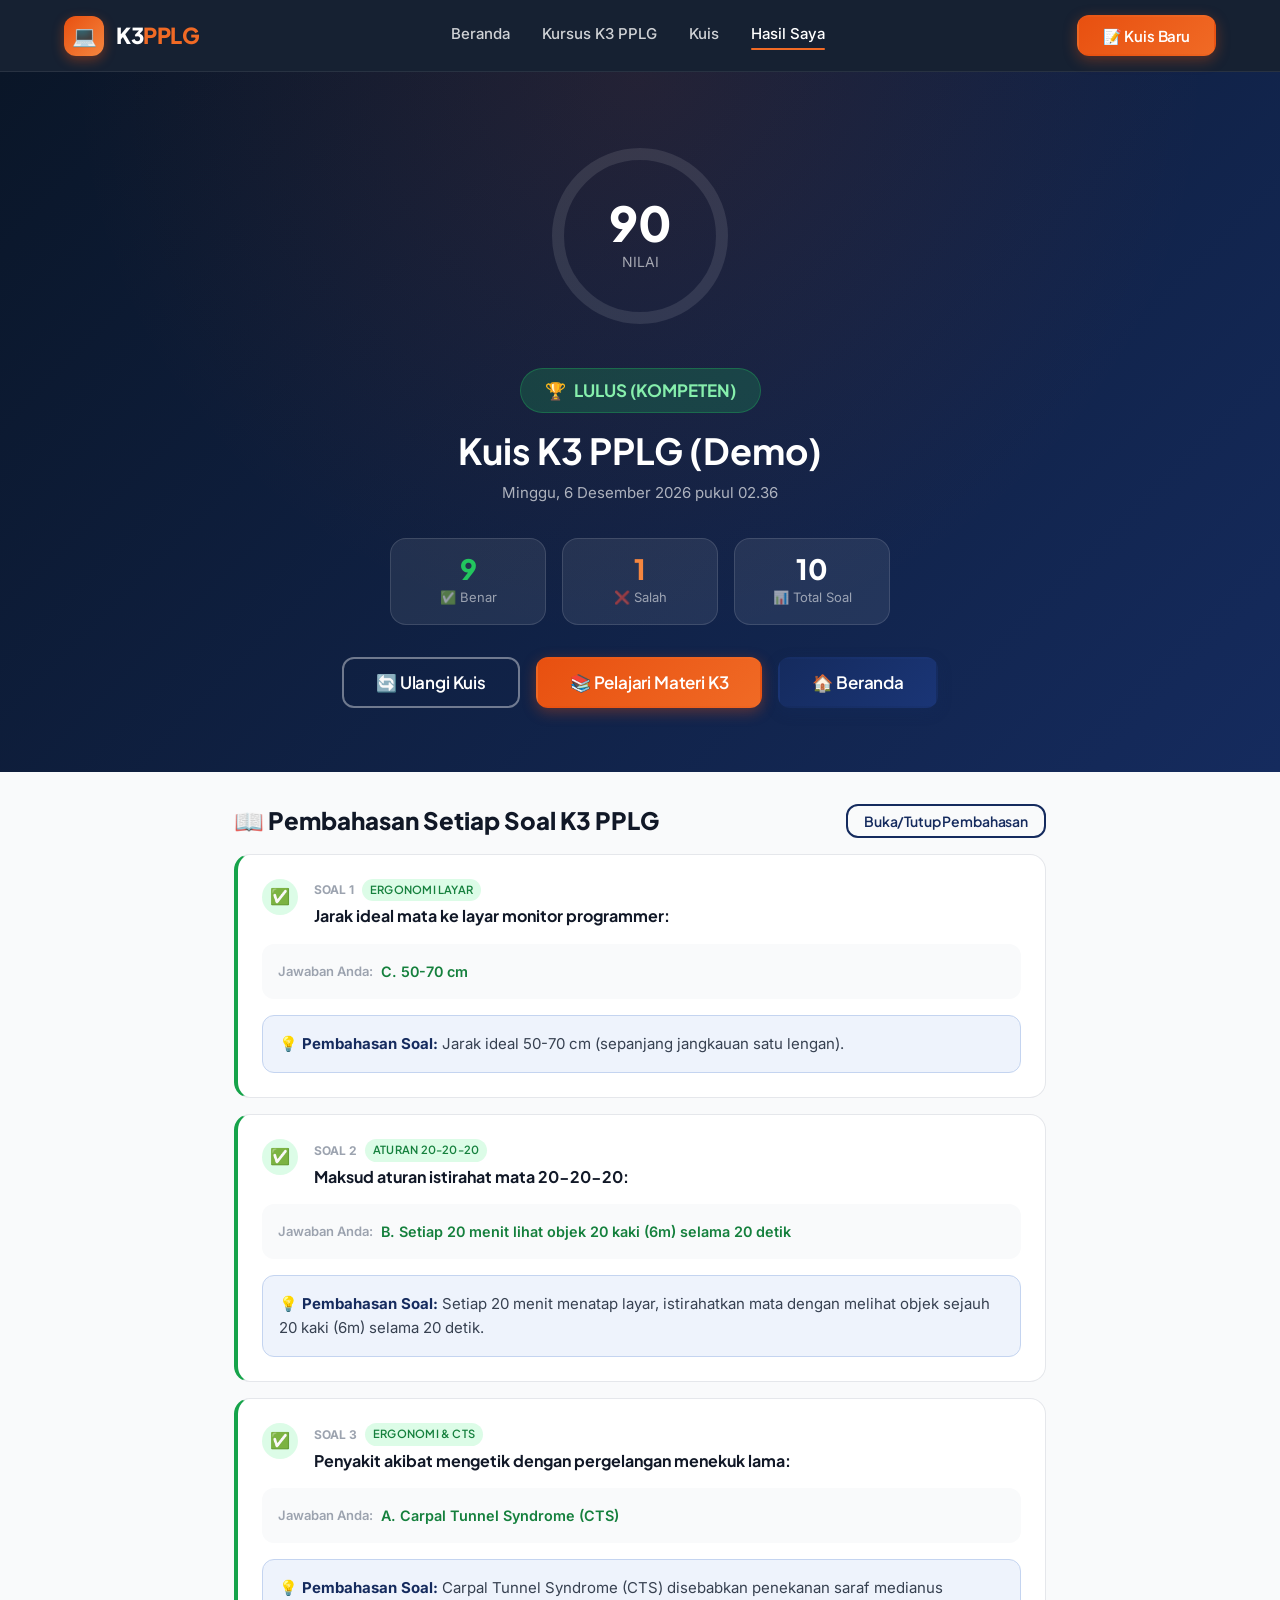
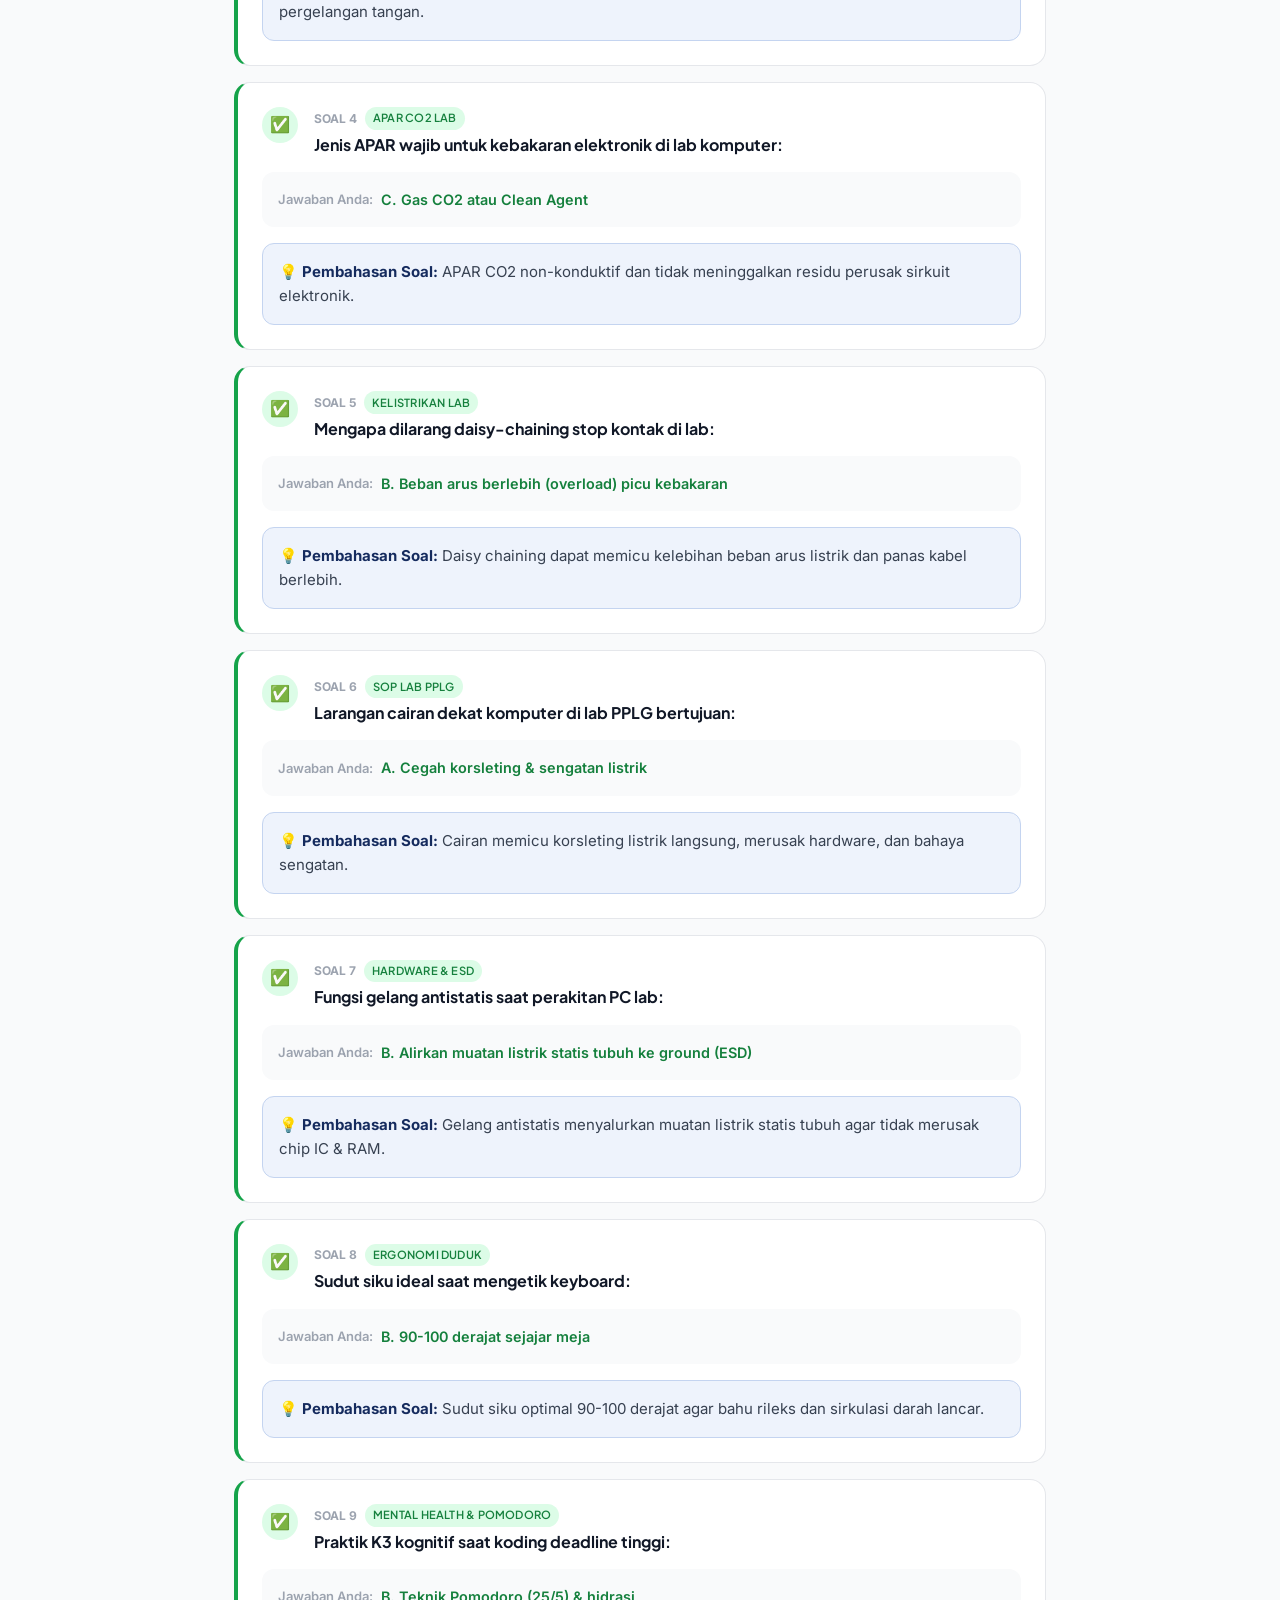
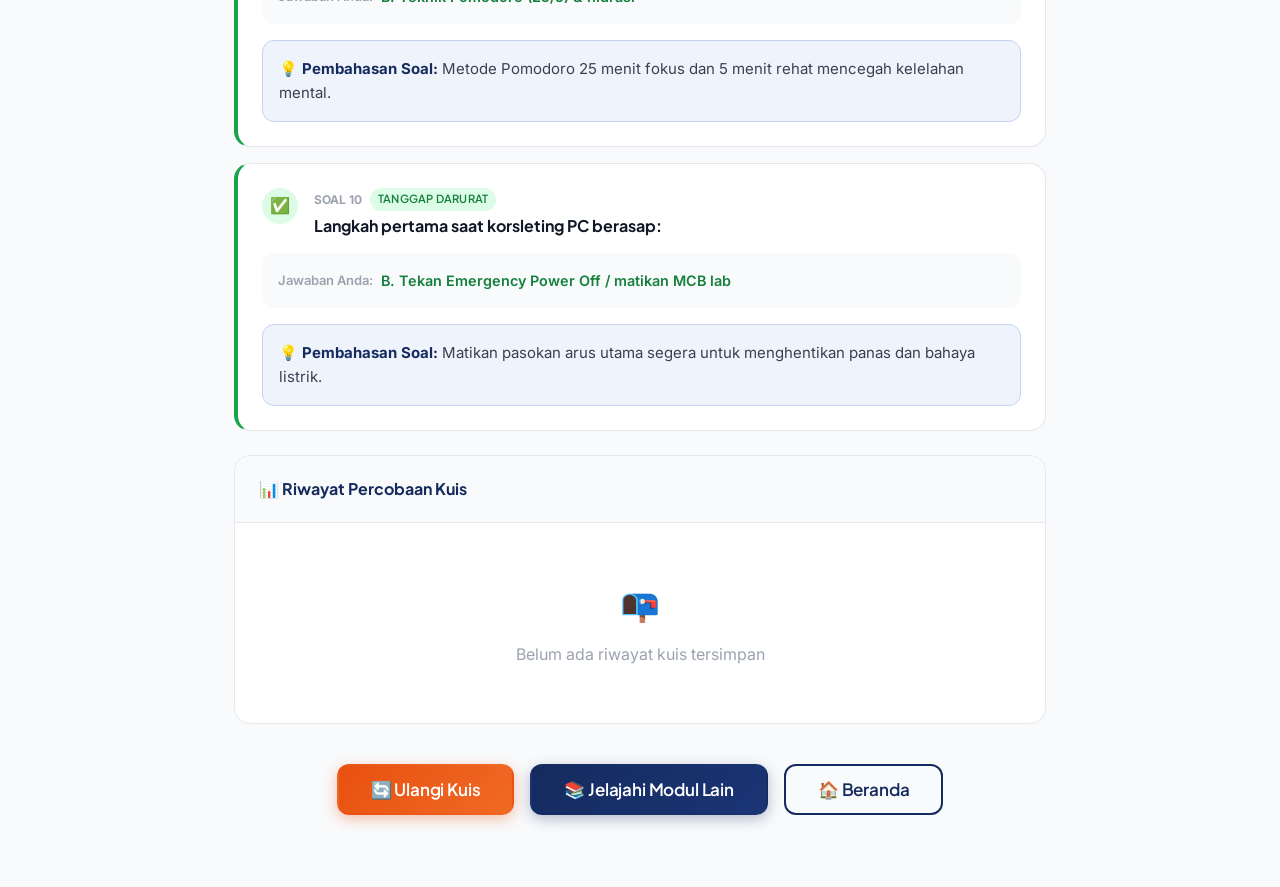
==== commit fcbcd39c: "Update kursus dan kuis menjadi K3 PPLG" ====
--- a/pages/hasil.html
+++ b/pages/hasil.html
@@ -1,11 +1,12 @@
-﻿<!DOCTYPE html>
+<!DOCTYPE html>
 <html lang="id">
 <head>
   <meta charset="UTF-8">
   <meta name="viewport" content="width=device-width, initial-scale=1.0">
-  <title>Hasil Kuis K3 - K3Learn</title>
-  <meta name="description" content="Lihat hasil kuis K3 Anda, pembahasan soal, riwayat nilai, dan rekomendasi materi untuk dipelajari kembali.">
+  <title>Hasil Kuis K3 PPLG - K3Learn</title>
+  <meta name="description" content="Lihat hasil kuis K3 PPLG Anda, pembahasan soal lengkap, riwayat skor, dan rekomendasi topik pembelajaran K3 untuk programmer.">
   <link rel="stylesheet" href="../assets/css/style.css">
+  <link rel="icon" href="data:image/svg+xml,<svg xmlns='http://www.w3.org/2000/svg' viewBox='0 0 100 100'><text y='.9em' font-size='90'>💻</text></svg>">
 </head>
 <body>
 
@@ -13,18 +14,18 @@
 <nav class="navbar" id="navbar">
   <div class="container">
     <a href="../index.html" class="nav-logo">
-      <div class="nav-logo-icon">⛑️</div>
-      <span class="nav-logo-text">K3<span>Learn</span></span>
+      <div class="nav-logo-icon">💻</div>
+      <span class="nav-logo-text">K3<span>PPLG</span></span>
     </a>
     <div class="nav-links" id="navLinks">
       <a href="../index.html" class="nav-link">Beranda</a>
-      <a href="kursus.html" class="nav-link">Kursus K3</a>
+      <a href="kursus.html" class="nav-link">Kursus K3 PPLG</a>
       <a href="kuis.html" class="nav-link">Kuis</a>
       <a href="hasil.html" class="nav-link active">Hasil Saya</a>
     </div>
     <div style="display:flex;align-items:center;gap:.75rem">
       <a href="kuis.html" class="btn btn-primary">📝 Kuis Baru</a>
-      <button class="nav-hamburger" id="hamburger"><span></span><span></span><span></span></button>
+      <button class="nav-hamburger" id="hamburger" aria-label="Menu"><span></span><span></span><span></span></button>
     </div>
   </div>
 </nav>
@@ -51,7 +52,7 @@
         <span id="statusText">Memuat hasil...</span>
       </div>
 
-      <h2 style="color:#fff;margin-bottom:.5rem;font-family:var(--font-display)" id="quizTitle">Kuis K3</h2>
+      <h2 style="color:#fff;margin-bottom:.5rem;font-family:var(--font-display)" id="quizTitle">Kuis K3 PPLG</h2>
       <p style="color:rgba(255,255,255,0.65);margin-bottom:2rem;font-size:.9375rem" id="quizDate">–</p>
 
       <div class="result-stats-grid">
@@ -71,7 +72,7 @@
 
       <div class="result-actions">
         <a href="kuis.html" class="btn btn-outline btn-lg">🔄 Ulangi Kuis</a>
-        <a href="materi.html" class="btn btn-primary btn-lg">📚 Pelajari Materi</a>
+        <a href="materi.html" class="btn btn-primary btn-lg">📚 Pelajari Materi K3</a>
         <a href="../index.html" class="btn btn-navy btn-lg">🏠 Beranda</a>
       </div>
     </div>
@@ -84,7 +85,7 @@
     <div class="card mb-6" id="rekomendasiCard" style="display:none;margin-bottom:1.5rem">
       <div class="card-header" style="background:linear-gradient(135deg,#FFF5EE,#fff)">
         <div style="font-family:var(--font-display);font-weight:700;color:#C4430A;display:flex;align-items:center;gap:.5rem">
-          💡 Rekomendasi Materi untuk Dipelajari Kembali
+          💡 Rekomendasi Topik K3 PPLG untuk Dipelajari Kembali
         </div>
       </div>
       <div class="card-body" id="rekomendasiBody"></div>
@@ -93,8 +94,8 @@
     <!-- PEMBAHASAN -->
     <div style="margin-bottom:1.5rem">
       <div style="display:flex;align-items:center;justify-content:space-between;margin-bottom:1rem">
-        <h3 style="font-family:var(--font-display);font-weight:800;color:#111827">📖 Pembahasan Setiap Soal</h3>
-        <button class="btn btn-outline-navy btn-sm" onclick="toggleAllReview()">Buka/Tutup Semua</button>
+        <h3 style="font-family:var(--font-display);font-weight:800;color:#111827">📖 Pembahasan Setiap Soal K3 PPLG</h3>
+        <button class="btn btn-outline-navy btn-sm" onclick="toggleAllReview()">Buka/Tutup Pembahasan</button>
       </div>
       <div id="reviewContainer"></div>
     </div>
@@ -102,12 +103,12 @@
     <!-- RIWAYAT NILAI -->
     <div class="card">
       <div class="card-header">
-        <div style="font-family:var(--font-display);font-weight:700;color:#152B5E">📊 Riwayat Nilai Kuis</div>
+        <div style="font-family:var(--font-display);font-weight:700;color:#152B5E">📊 Riwayat Percobaan Kuis</div>
       </div>
       <div class="card-body" id="historyContainer">
         <div style="text-align:center;padding:2rem;color:#9CA3AF">
           <div style="font-size:2rem;margin-bottom:.75rem">📭</div>
-          <div>Belum ada riwayat kuis</div>
+          <div>Belum ada riwayat kuis tersimpan</div>
         </div>
       </div>
     </div>
@@ -116,7 +117,7 @@
     <div style="text-align:center;padding:2.5rem 0">
       <div style="display:flex;gap:1rem;justify-content:center;flex-wrap:wrap">
         <a href="kuis.html" class="btn btn-primary btn-lg">🔄 Ulangi Kuis</a>
-        <a href="kursus.html" class="btn btn-navy btn-lg">📚 Kembali Belajar</a>
+        <a href="kursus.html" class="btn btn-navy btn-lg">📚 Jelajahi Modul Lain</a>
         <a href="../index.html" class="btn btn-outline-navy btn-lg">🏠 Beranda</a>
       </div>
     </div>
@@ -146,7 +147,7 @@
   const score = data.score;
   const isPass = score >= 80;
 
-  // Score circle
+  // Score circle animation
   const circumference = 515.22;
   const offset = circumference - (score / 100) * circumference;
   const circle = document.getElementById('scoreCircle');
@@ -159,7 +160,7 @@
   // Animate number
   let n = 0;
   const numEl = document.getElementById('scoreNumber');
-  const step = score / 60;
+  const step = Math.max(score / 60, 1);
   const interval = setInterval(() => {
     n = Math.min(n + step, score);
     numEl.textContent = Math.floor(n);
@@ -170,15 +171,15 @@
   const statusEl = document.getElementById('resultStatus');
   statusEl.className = 'result-status ' + (isPass ? 'pass' : 'fail');
   document.getElementById('statusIcon').textContent = isPass ? '🏆' : '📚';
-  document.getElementById('statusText').textContent = isPass ? 'LULUS' : 'BELUM LULUS';
-
-  document.getElementById('quizTitle').textContent = 'Kuis ' + (data.materi || 'K3');
-  document.getElementById('quizDate').textContent = formatDate(history[0]?.date);
+  document.getElementById('statusText').textContent = isPass ? 'LULUS (KOMPETEN)' : 'BELUM LULUS (PERLU REMEDIAL)';
+
+  document.getElementById('quizTitle').textContent = 'Kuis ' + (data.materi || 'K3 PPLG');
+  document.getElementById('quizDate').textContent = formatDate(history[0]?.date || new Date().toISOString());
   document.getElementById('correctCount').textContent = data.correct;
   document.getElementById('wrongCount').textContent = data.total - data.correct;
   document.getElementById('totalCount').textContent = data.total;
 
-  // Rekomendasi
+  // Rekomendasi Pintar berdasarkan soal yang salah
   if(!isPass && data.questions) {
     const wrongIdxs = [];
     data.questions.forEach((q, i) => {
@@ -187,20 +188,24 @@
     if(wrongIdxs.length > 0) {
       document.getElementById('rekomendasiCard').style.display = 'block';
       document.getElementById('rekomendasiBody').innerHTML = `
-        <p style="color:#374151;margin-bottom:1rem">Nilai Anda <strong>${score}</strong>, belum mencapai nilai lulus minimal <strong>80</strong>. Pelajari kembali topik berikut:</p>
-        <div style="display:flex;flex-direction:column;gap:.5rem">
-          ${wrongIdxs.map(i => `
+        <p style="color:#374151;margin-bottom:1rem">Nilai Anda <strong>${score}</strong>, belum mencapai batas kelulusan <strong>80</strong>. Berikut adalah materi K3 PPLG yang disarankan untuk dipelajari kembali:</p>
+        <div style="display:flex;flex-direction:column;gap:.625rem">
+          ${wrongIdxs.map(i => {
+            const q = data.questions[i];
+            const topic = q.topic || 'K3 Rekayasa Perangkat Lunak';
+            return `
             <div style="display:flex;align-items:center;gap:.75rem;padding:.75rem 1rem;background:#FFF5EE;border:1px solid #FEE4CF;border-radius:.75rem">
-              <span style="font-size:1.125rem">📖</span>
-              <div>
-                <div style="font-weight:600;font-size:.9rem;color:#92400E">Soal ${i+1}: Topik Terkait</div>
-                <div style="font-size:.8125rem;color:#C4430A">Pelajari kembali materi APD Bab ${i+1}</div>
+              <span style="font-size:1.25rem">📖</span>
+              <div style="flex:1">
+                <div style="font-weight:700;font-size:.9rem;color:#92400E">Soal ${i+1}: ${topic}</div>
+                <div style="font-size:.8125rem;color:#C4430A">Pertanyaan: "${q.q.substring(0, 75)}..."</div>
               </div>
             </div>
-          `).join('')}
-        </div>
-        <div style="margin-top:1.25rem">
-          <a href="materi.html?id=apd" class="btn btn-primary btn-sm">📚 Pelajari Kembali Materi APD</a>
+          `;}).join('')}
+        </div>
+        <div style="margin-top:1.25rem;display:flex;gap:.75rem;flex-wrap:wrap">
+          <a href="materi.html" class="btn btn-primary btn-sm">📚 Buka Panduan Materi K3 PPLG</a>
+          <a href="kuis.html" class="btn btn-outline-navy btn-sm">🔄 Coba Kuis Lagi</a>
         </div>
       `;
     }
@@ -221,8 +226,11 @@
       <div class="review-card ${correct ? 'review-correct' : 'review-wrong'}" id="review-${i}">
         <div class="review-card-header">
           <div class="review-icon ${correct ? 'correct' : 'wrong'}">${correct ? '✅' : '❌'}</div>
-          <div>
-            <div style="font-size:.75rem;color:#9CA3AF;margin-bottom:.25rem;font-weight:600">SOAL ${i+1}</div>
+          <div style="flex:1">
+            <div style="display:flex;align-items:center;gap:.5rem;margin-bottom:.25rem">
+              <span style="font-size:.75rem;color:#9CA3AF;font-weight:700">SOAL ${i+1}</span>
+              <span class="badge ${correct ? 'badge-green' : 'badge-red'}" style="font-size:.7rem;padding:.15rem .5rem">${q.topic || 'K3 PPLG'}</span>
+            </div>
             <div class="review-question">${q.q}</div>
           </div>
         </div>
@@ -237,7 +245,7 @@
           </div>` : ''}
         </div>
         <div class="review-explanation">
-          <strong>💡 Pembahasan:</strong> ${q.explanation}
+          <strong>💡 Pembahasan Soal:</strong> ${q.explanation}
         </div>
       </div>
     `;
@@ -248,12 +256,12 @@
 function renderHistory() {
   const container = document.getElementById('historyContainer');
   if(!history.length) return;
-  let html = '<table class="history-table"><thead><tr><th>#</th><th>Materi</th><th>Nilai</th><th>Benar/Total</th><th>Status</th><th>Tanggal</th></tr></thead><tbody>';
+  let html = '<table class="history-table"><thead><tr><th>#</th><th>Modul Kuis</th><th>Skor</th><th>Benar/Total</th><th>Status</th><th>Tanggal</th></tr></thead><tbody>';
   history.forEach((h, i) => {
     const pass = h.score >= 80;
     html += `<tr>
       <td style="color:#9CA3AF;font-size:.875rem">${i+1}</td>
-      <td style="font-weight:600">${h.materi || 'K3'}</td>
+      <td style="font-weight:600">${h.materi || 'K3 PPLG'}</td>
       <td><span style="font-family:var(--font-display);font-weight:800;font-size:1.125rem;color:${pass ? '#16A34A' : '#E85010'}">${h.score}</span></td>
       <td style="color:#4B5563">${h.correct} / ${h.total}</td>
       <td><span class="badge ${pass ? 'badge-green' : 'badge-red'}">${pass ? '✅ LULUS' : '❌ BELUM'}</span></td>
@@ -266,7 +274,6 @@
 
 let allOpen = true;
 function toggleAllReview() {
-  // Simple toggle visibility of explanations
   document.querySelectorAll('.review-explanation').forEach(el => {
     el.style.display = allOpen ? 'none' : 'block';
   });
@@ -275,28 +282,35 @@
 
 // INIT
 document.addEventListener('DOMContentLoaded', () => {
+  // Purge any outdated non-PPLG quiz cache
+  if(lastQuiz && lastQuiz.materi && !lastQuiz.materi.includes('PPLG')) {
+    localStorage.removeItem('k3_last_quiz');
+    location.reload();
+    return;
+  }
+  
   if(lastQuiz) {
     renderScore(lastQuiz);
   } else {
-    // Demo data for display
+    // Default demo data for fresh visits
     const demoData = {
-      materi: 'APD (Demo)',
-      score: 80,
-      correct: 8,
+      materi: 'K3 PPLG (Demo)',
+      score: 90,
+      correct: 9,
       total: 10,
       questions: [
-        { q: "Apa singkatan APD?", options: ["Alat Pengaman Daerah", "Alat Pelindung Diri", "Alat Penanda Daerah", "Alat Pengamanan Darurat"], answer: 1, explanation: "APD adalah Alat Pelindung Diri (Personal Protective Equipment)." },
-        { q: "Dalam hierarki risiko, APD berada di urutan:", options: ["Pertama", "Kedua", "Ketiga", "Terakhir"], answer: 3, explanation: "APD berada di urutan terakhir (kelima) dalam hierarki pengendalian risiko." },
-        { q: "Helm kelas E tahan hingga berapa volt?", options: ["1.000", "5.000", "20.000", "50.000"], answer: 2, explanation: "Helm kelas E (Electrical) tahan hingga 20.000 volt." },
-        { q: "Helm yang kena benturan keras harus:", options: ["Tetap dipakai", "Dibersihkan saja", "Segera diganti", "Dicat ulang"], answer: 2, explanation: "Helm bekas benturan keras harus langsung diganti." },
-        { q: "Sarung tangan untuk bahan kimia korosif:", options: ["Kulit", "Nitrile/karet", "Kain tebal", "Anti-potong"], answer: 1, explanation: "Sarung tangan nitrile/karet tahan terhadap bahan kimia korosif." },
-        { q: "Regulasi APD di Indonesia:", options: ["UU 13/2003", "Permenaker 08/2010", "PP 50/2012", "Kepmenaker 187/1999"], answer: 1, explanation: "Permenakertrans No. 08/2010 mengatur APD." },
-        { q: "APD untuk area IDLH:", options: ["Masker kain", "N95", "SCBA", "Half-face"], answer: 2, explanation: "SCBA digunakan di area IDLH." },
-        { q: "Rompi safety berfungsi untuk:", options: ["Pelindung benda jatuh", "Meningkatkan visibilitas", "Pelindung api", "Penyerap benturan"], answer: 1, explanation: "Rompi safety meningkatkan visibilitas." },
-        { q: "Yang wajib sediakan APD gratis:", options: ["Pekerja", "Pemerintah", "Pengusaha", "Serikat"], answer: 2, explanation: "Pengusaha wajib menyediakan APD secara cuma-cuma." },
-        { q: "Sebelum pakai sarung tangan karet, periksa:", options: ["Warna", "Lubang/kerusakan", "Ukuran", "Tanggal kadaluarsa"], answer: 1, explanation: "Periksa ada tidaknya lubang sebelum digunakan." }
+        { q: "Jarak ideal mata ke layar monitor programmer:", options: ["10-20 cm", "25-35 cm", "50-70 cm", "100-150 cm"], answer: 2, topic: "Ergonomi Layar", explanation: "Jarak ideal 50-70 cm (sepanjang jangkauan satu lengan)." },
+        { q: "Maksud aturan istirahat mata 20-20-20:", options: ["Bekerja 20 jam", "Setiap 20 menit lihat objek 20 kaki (6m) selama 20 detik", "Kedip 20 kali", "Brightness 20%"], answer: 1, topic: "Aturan 20-20-20", explanation: "Setiap 20 menit menatap layar, istirahatkan mata dengan melihat objek sejauh 20 kaki (6m) selama 20 detik." },
+        { q: "Penyakit akibat mengetik dengan pergelangan menekuk lama:", options: ["Carpal Tunnel Syndrome (CTS)", "Vertigo Otot", "Astigmatisme Komputer", "Scoliosis"], answer: 0, topic: "Ergonomi & CTS", explanation: "Carpal Tunnel Syndrome (CTS) disebabkan penekanan saraf medianus pergelangan tangan." },
+        { q: "Jenis APAR wajib untuk kebakaran elektronik di lab komputer:", options: ["Air", "Busa (Foam)", "Gas CO2 atau Clean Agent", "Air sabun"], answer: 2, topic: "APAR CO2 Lab", explanation: "APAR CO2 non-konduktif dan tidak meninggalkan residu perusak sirkuit elektronik." },
+        { q: "Mengapa dilarang daisy-chaining stop kontak di lab:", options: ["Internet lambat", "Beban arus berlebih (overload) picu kebakaran", "Lisensi rusak", "Logout otomatis"], answer: 1, topic: "Kelistrikan Lab", explanation: "Daisy chaining dapat memicu kelebihan beban arus listrik dan panas kabel berlebih." },
+        { q: "Larangan cairan dekat komputer di lab PPLG bertujuan:", options: ["Cegah korsleting & sengatan listrik", "Ruang tetap santai", "Cegah hilang fokus", "Biar bersih saja"], answer: 0, topic: "SOP Lab PPLG", explanation: "Cairan memicu korsleting listrik langsung, merusak hardware, dan bahaya sengatan." },
+        { q: "Fungsi gelang antistatis saat perakitan PC lab:", options: ["Cegah goresan", "Alirkan muatan listrik statis tubuh ke ground (ESD)", "Clock lebih cepat", "Tahan beban casing"], answer: 1, topic: "Hardware & ESD", explanation: "Gelang antistatis menyalurkan muatan listrik statis tubuh agar tidak merusak chip IC & RAM." },
+        { q: "Sudut siku ideal saat mengetik keyboard:", options: ["30-45 derajat", "90-100 derajat sejajar meja", "180 derajat lurus", "Gantung bebas"], answer: 1, topic: "Ergonomi Duduk", explanation: "Sudut siku optimal 90-100 derajat agar bahu rileks dan sirkulasi darah lancar." },
+        { q: "Praktik K3 kognitif saat koding deadline tinggi:", options: ["Koding 10 jam nonstop", "Teknik Pomodoro (25/5) & hidrasi", "Tidak minum air", "Kecerahan 100% ruang gelap"], answer: 1, topic: "Mental Health & Pomodoro", explanation: "Metode Pomodoro 25 menit fokus dan 5 menit rehat mencegah kelelahan mental." },
+        { q: "Langkah pertama saat korsleting PC berasap:", options: ["Siram air", "Tekan Emergency Power Off / matikan MCB lab", "Cabut tangan basah", "Rekam video"], answer: 1, topic: "Tanggap Darurat", explanation: "Matikan pasokan arus utama segera untuk menghentikan panas dan bahaya listrik." }
       ],
-      answers: [1, 3, 2, 2, 1, 1, 2, 1, 2, 1]
+      answers: [2, 1, 0, 2, 1, 0, 1, 1, 1, 1]
     };
     renderScore(demoData);
   }
